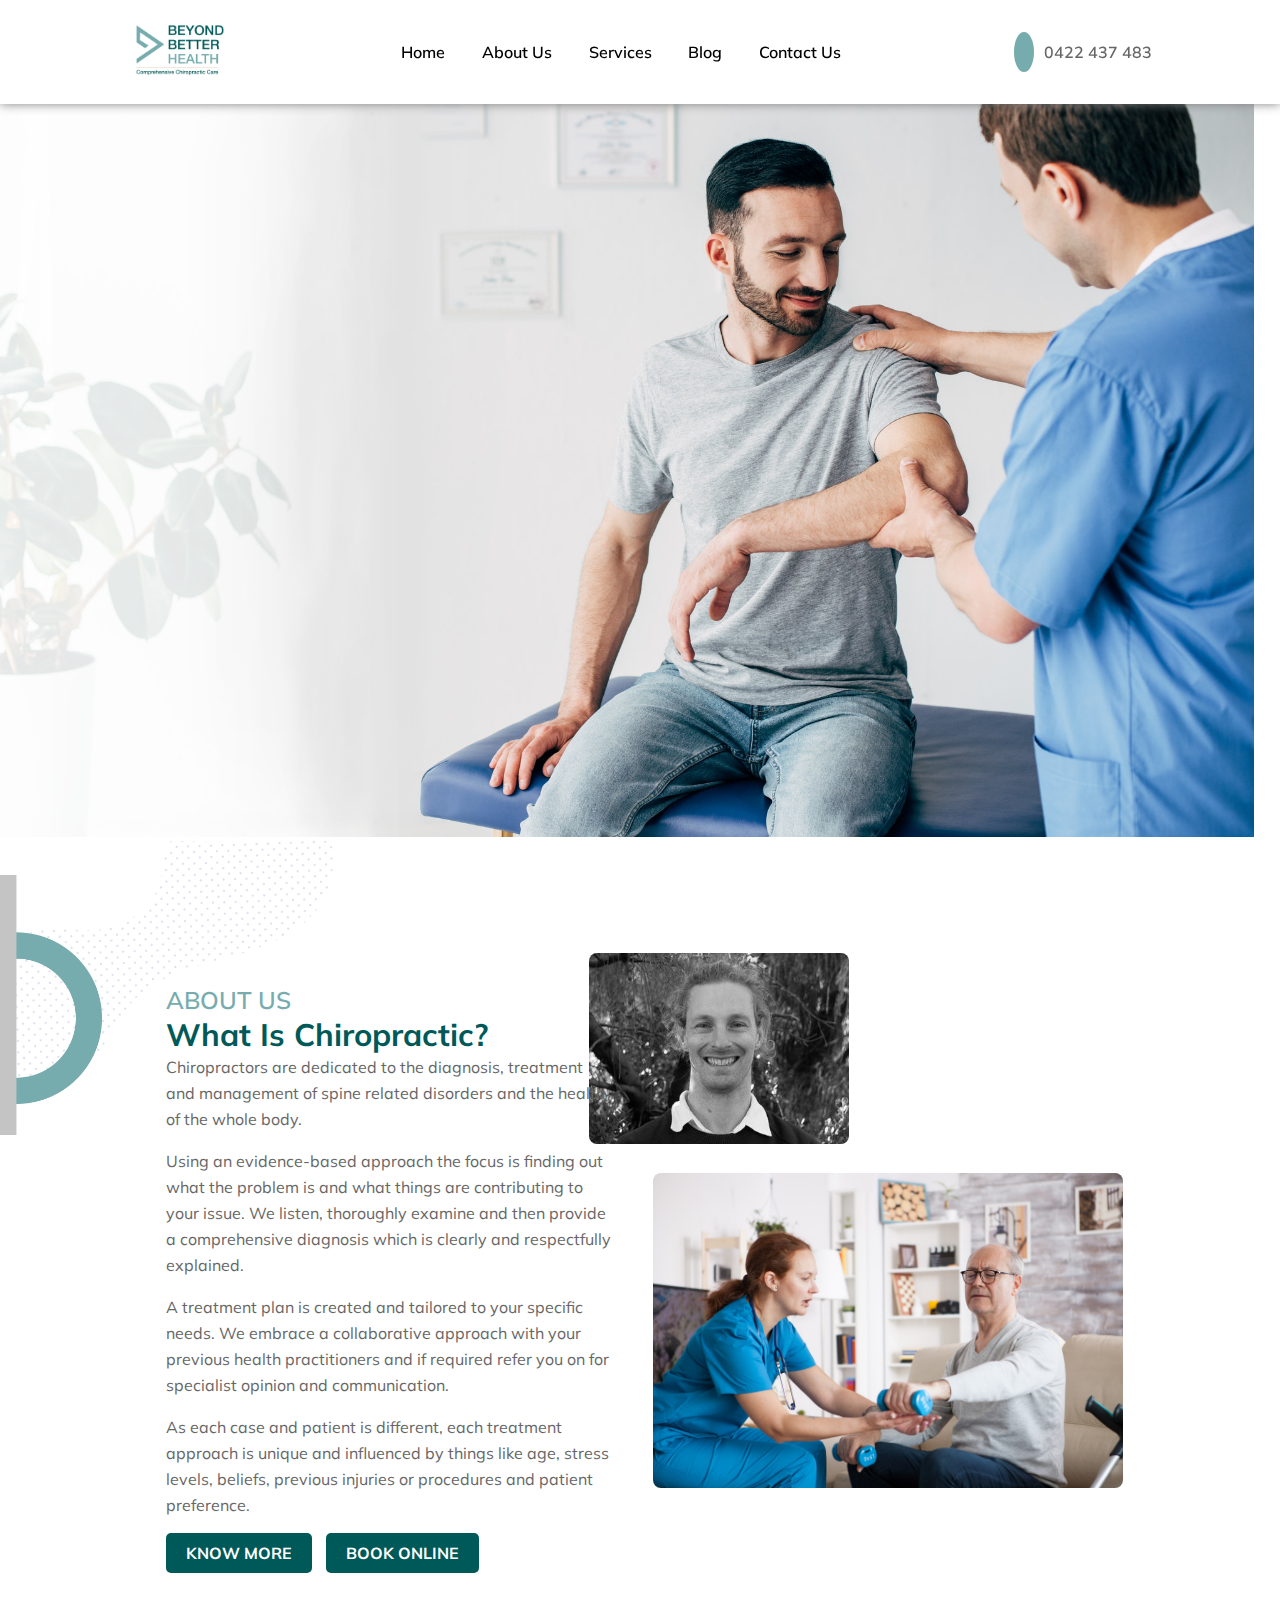
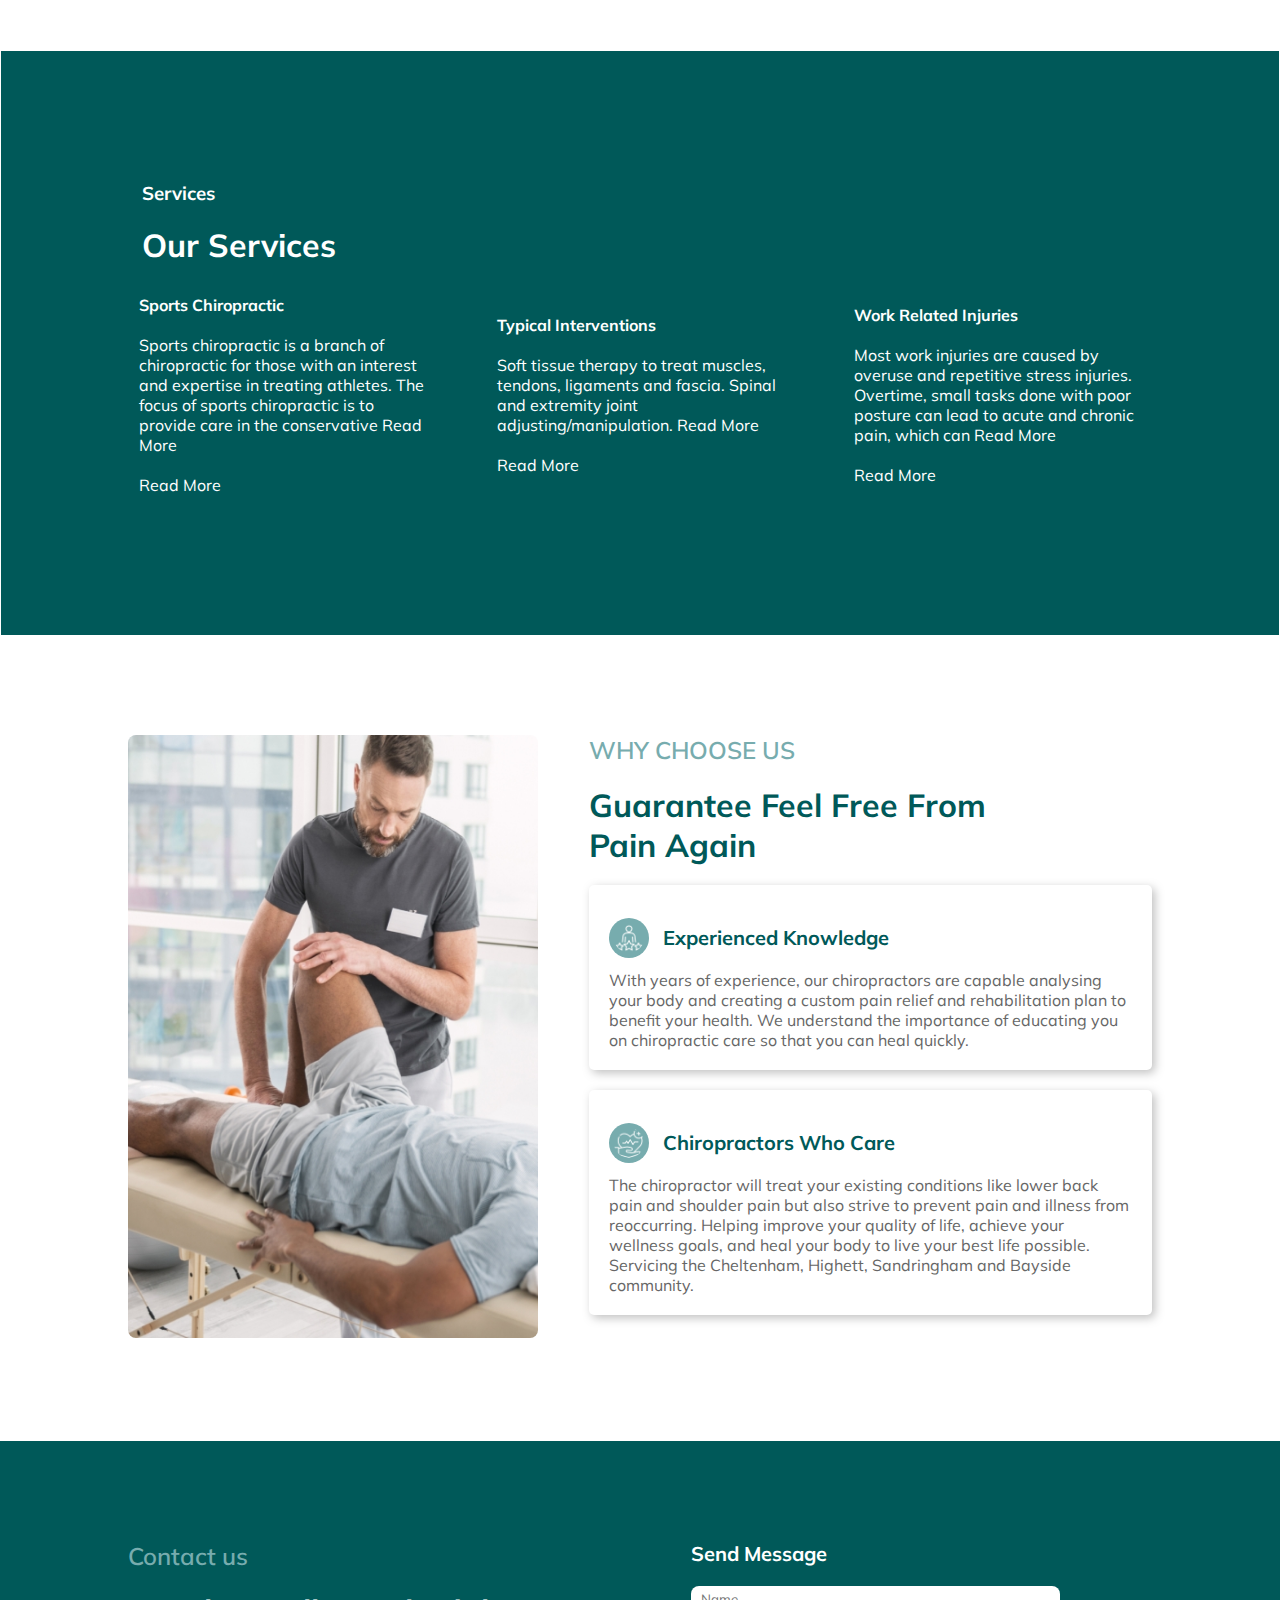
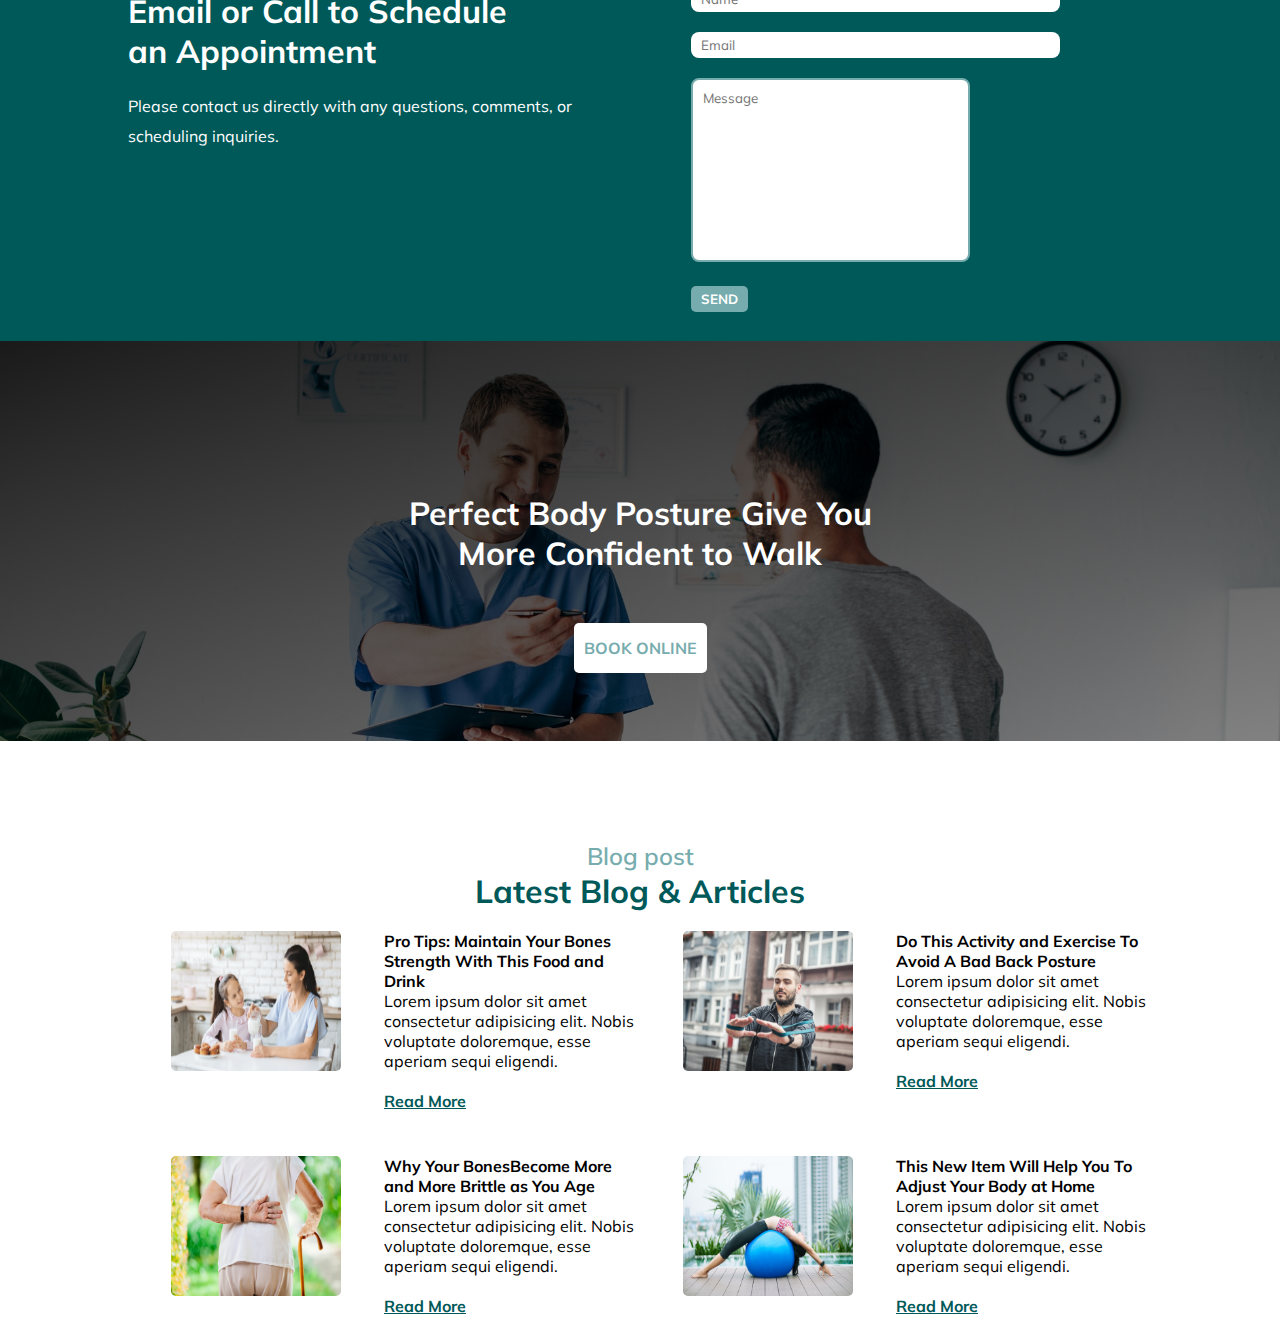
==== index.html @ d7d820a3 "add blog post section" ====
<!DOCTYPE html>
<html lang="en">

<head>
    <meta charset="UTF-8">
    <meta http-equiv="X-UA-Compatible" content="IE=edge">
    <meta name="viewport" content="width=device-width, initial-scale=B">
    <title>Beyond Better Health</title>
    <link rel="shortcut icon" href="./image/beyoned logo.png" type="image/x-icon">
    <!-- google font -->
    <link rel="preconnect" href="https://fonts.googleapis.com">
    <link rel="preconnect" href="https://fonts.gstatic.com" crossorigin>
    <link href="https://fonts.googleapis.com/css2?family=Mulish:wght@200&display=swap" rel="stylesheet">
    <!-- fontawesome cdn -->
    <link rel="stylesheet" href="https://pro.fontawesome.com/releases/v5.10.0/css/all.css"
        integrity="sha384-AYmEC3Yw5cVb3ZcuHtOA93w35dYTsvhLPVnYs9eStHfGJvOvKxVfELGroGkvsg+p" crossorigin="anonymous" />
    <!-- custom css -->
    <link rel="stylesheet" href="style.css">
</head>

<body>
    <!-- ---------nav-------- -->
    <nav>
        <div class="container">
            <div class="logo">
                <img src="./image/beyoned logo.png" alt="">
            </div>
            <div>
                <ul class="nav-ul">
                    <li><a href="#">Home</a></li>
                    <li><a href="#">About Us</a></li>
                    <li><a href="#">Services</a></li>
                    <li><a href="#">Blog</a></li>
                    <li><a href="#">Contact Us</a></li>
                </ul>
            </div>
            <div class="phone-number">
                <p><a href="tel:0422437483"><i class="fas fa-phone-alt"></i>0422 437 483</a></p>
            </div>
        </div>
    </nav>

    <!-- ---------main-------- -->
    <main>
        <!-- ---------bannar-------- -->
        <section class="banner">
            <img src="./image/banner.png" alt="">
        </section>

        <!-- ---------about-us-------- -->

        <section class="about-us-container">

            <div class="image-shape_10">
                <img src="./image/shape_01.png">
            </div>
            <div class="Ellipse-5"><img src="./image/Ellipse-5.png" alt=""></div>


            <div class="photo-1">
                <div class="photo-1-1"><img src="./image/IMG_20220124_230505.jpg" alt=""></div>
                <div class="photo-1-2"><img src="./image/senior-man-in-nursing-home-doing-physiotherapy.jpeg" alt="">
                </div>
            </div>

            <div class="about-us">

                <h3>ABOUT US</h3>
                <h1>What Is Chiropractic?</h1>
                <p>Chiropractors are dedicated to the diagnosis, treatment and management of spine related disorders
                    and the health of the whole body.
                </p>
                <p>Using an evidence-based approach the focus is finding out what the problem is and what things are
                    contributing to your issue. We listen, thoroughly examine and then provide a comprehensive
                    diagnosis which is clearly and respectfully explained.
                </p>
                <p>A treatment plan is created and tailored to your specific needs. We embrace a collaborative
                    approach with your previous health practitioners and if required refer you on for specialist
                    opinion and communication.
                </p>
                <p>As each case and patient is different, each treatment approach is unique and influenced by things
                    like age, stress levels, beliefs, previous injuries or procedures and patient preference.
                </p>
                <div class="button">
                    <a href="#">KNOW MORE</a>
                    <a href="#">BOOK ONLINE</a>

                </div>

            </div>

        </section>
        <section class="services-container">
            <h3>Services</h3>
            <h1>Our Services</h1>
            <div class="ellipse-6">
                <img src="./image/Ellipse 6.png" alt="">
            </div>
            <!-- --------------- services--------->
            <div class="services">
                <div class="sports flex-basis">
                    <i class="fas fa-running"></i>
                    <h4>Sports Chiropractic</h4>
                    <p>Sports chiropractic is a branch of chiropractic for those with an interest and expertise in
                        treating athletes. The focus of sports chiropractic is to provide care in the conservative Read
                        More</p>
                    <a href="#">Read More <i class="fas fa-arrow-right"></i></a>
                </div>
                <div class="typical flex-basis">
                    <i class="fal fa-capsules"></i>
                    <h4>Typical Interventions</h4>
                    <p>Soft tissue therapy to treat muscles, tendons, ligaments and fascia. Spinal and extremity joint
                        adjusting/manipulation. Read More</p>
                    <a href="#">Read More <i class="fas fa-arrow-right"></i></a>
                </div>
                <div class="work flex-basis">
                    <i class="far fa-bone-break"></i>
                    <h4>Work Related Injuries</h4>
                    <p>Most work injuries are caused by overuse and repetitive stress injuries. Overtime, small tasks
                        done with poor posture can lead to acute and chronic pain, which can Read More</p>
                    <a href="#">Read More <i class="fas fa-arrow-right"></i></a>
                </div>
            </div>

        </section>
        <!-- --------------- why-choose-us--------->
        <section class="why-choose-us">
            <div class="why-choose-us-container">
                <div class="why-choose-us-photo">
                    <img src="./image/IMG_20220125_220110.jpg" alt="">
                </div>
                <div class="why-choose-us-tex">
                    <h3>WHY CHOOSE US</h3>
                    <h1>Guarantee Feel Free From <br> Pain Again</h1>
                    <div class="why-choose-us-tex-card">
                        <img src="./image/a40b654f958d01b519e7a3645f07f0b5.png" alt="">
                        <h4> Experienced Knowledge</h4>
                        <p>With years of experience, our chiropractors are capable analysing your body and creating a
                            custom pain relief and rehabilitation plan to benefit your health. We understand the
                            importance of educating you on chiropractic care so that you can heal quickly.</p>
                    </div>
                    <div class="why-choose-us-tex-card">
                        <img src="./image/b98eb7be11794621d64ea3f23c234b4e.png" alt="">
                        <h4>Chiropractors Who Care</h4>
                        <p>The chiropractor will treat your existing conditions like lower back pain and shoulder pain
                            but also strive to prevent pain and illness from reoccurring. Helping improve your quality
                            of life, achieve your wellness goals, and heal your body to live your best life possible.
                            Servicing the Cheltenham, Highett, Sandringham and Bayside community.</p>
                    </div>
                </div>
            </div>

        </section>
        <!-- -----------contact-us----- -->
        <section class="contact-us">

            <div class="contact-inner-container">

                <div class="contact-tex">
                    <h3>Contact us</h3>
                    <h1>Email or Call to Schedule <br> an Appointment</h1>
                    <p>Please contact us directly with any questions, comments, or scheduling inquiries.</p>
                </div>
                <div class="contact-message">
                    <h4>Send Message</h4>
                    <form action="">
                        <input type="text" placeholder="Name"><br>
                        <input type="email" placeholder="Email"><br>
                        <textarea name="" id="" cols="30" rows="10" placeholder="Message"></textarea><br>
                        <input type="submit" value="SEND">
                    </form>
                </div>

            </div>
        </section>
        <!----------------- book-online------------- -->
        <section class="book-online">
            <div class="book-online-text">
                <h1>Perfect Body Posture Give You <br> More Confident to Walk</h1>
                <a href="">BOOK ONLINE</a>
            </div>
        </section>
        <!---------------------- blog-post ------------->
        <section class="blog-post">
            <h3>Blog post</h3>
            <h1>Latest Blog & Articles</h1>
            <div class="blog-post-inner-container">
                <div class="blog-post-div">
                    <div>
                        <img src="./image/beautiful-mom-and-daughter-drinking-milk-in-kitchen-together.jpeg" alt="">
                    </div>
                    <div class="blog-post-text">
                        <h4>Pro Tips: Maintain Your Bones Strength With This Food and Drink</h4>
                        <p>Lorem ipsum dolor sit amet consectetur adipisicing elit. Nobis voluptate doloremque, esse aperiam sequi eligendi.</p>
                        <a href="#">Read More</a>
                    </div>

                </div>
                <div class="blog-post-div">
                  
                    <div>
                        <img src="./image/athlete-workout-with-streching-tape.jpeg" alt="">
                    </div>
                    <div class="blog-post-text">
                        <h4>Do This Activity and Exercise To Avoid A Bad Back Posture</h4>
                        <p>Lorem ipsum dolor sit amet consectetur adipisicing elit. Nobis voluptate doloremque, esse aperiam sequi eligendi.</p>
                        <a href="#">Read More</a>
                    </div>
                </div>
                <div class="blog-post-div">
                    <div><img src="./image/elderly-woman-outdoors-with-back-pain.jpeg" alt=""></div>
                    <div class="blog-post-text">
                        <h4>Why Your BonesBecome More and More Brittle as You Age</h4>
                        <p>Lorem ipsum dolor sit amet consectetur adipisicing elit. Nobis voluptate doloremque, esse aperiam sequi eligendi.</p>
                        <a href="#">Read More</a>
                    </div>
                </div>
                <div class="blog-post-div">
                    <div>  <img src="./image/woman-training-with-fitness-ball.jpeg" alt=""></div>
                  
                    <div class="blog-post-text">
                        <h4>This New Item Will Help You To Adjust Your Body at Home</h4>
                        <p>Lorem ipsum dolor sit amet consectetur adipisicing elit. Nobis voluptate doloremque, esse aperiam sequi eligendi.</p>
                        <a href="#">Read More</a>
                    </div>
                </div>

            </div>

        </section>


    </main>

</body>

</html>
---- style.css ----
* {
    margin: 0px;
    padding: 0px;
    box-sizing: border-box;
    font-family: 'Mulish', sans-serif;
}



/* --------------navbar------------- */
nav {
    width: 100%;
    background: #fff;
    box-shadow: 0px 0px 10px grey;
    position: fixed;
    top: 0px;
    z-index: 10;
    /* border: 1px solid; */

}

.container {
    width: 80%;
    /* border: 1px solid; */
    margin: auto;
    display: flex;
    align-items: center;
    justify-content: space-between;
}

.logo img {
    width: 100px;
    height: 100px;
}

ul.nav-ul {
    width: 440px;
    display: flex;
    justify-content: space-between;
    align-items: center;
}

ul.nav-ul li {
    list-style: none;
    /* margin-right: 16px; */


}

ul.nav-ul li a {
    color: #000;
    text-decoration: none;
    font-family: 'Mulish', sans-serif;
    font-size: 16px;
    font-weight: 600;
    text-align: left;
}

ul.nav-ul li a:hover {
    color: #005959;
}

.phone-number .fa-phone-alt {
    color: #fff;
    padding: 10px;
    background: #77acae;
    ;
    margin-right: 10px;
    border-radius: 50%;

}

.phone-number p a {
    text-decoration: none;
    color: #666;
    font-weight: 600;
}

/* ---------------main-------- */
.banner {
    width: 100%;

    padding-right: 2%;

}

.banner img {
    width: 100%;
}

.about-us-container {
    position: relative;
}

.image-shape_10 {
    position: absolute;
    right: 74%;
}

.image-shape_10 img {
    width: 342px;
}

.Ellipse-5 {
    position: absolute;
    right: 92%;
    top: 34px;
}

.Ellipse-5 img {
    width: 221px;

}

.about-us {
    width: 35%;
    position: absolute;
    top: 144px;
    left: 13%;
}

.about-us h3 {
    font-size: 24px;
    color: #77acae;
    font-weight: 600;
}

.about-us h1 {
    font-size: 31px;
    color: #005959;
    font-weight: 700;
}

.about-us p {
    margin-bottom: 16px;
    font-size: 16px;
    line-height: 26px;
    color: #666666;
}

.about-us .button {
    margin-bottom: 20px;
    margin-top: 25px;
}

.about-us .button a {
    text-decoration: none;
    border-radius: 5px;
    font-weight: 700;
    padding: 10px 20px;
    background: #005959;
    margin-right: 10px;

    color: #fff;
}
.about-us .button a:hover{
    color:#fff ;
    background:#77acae ;

}

.photo-1-1 {
    position: absolute;
    left: 46%;
    top: 112px;
}

.photo-1-1 img {
    width: 260px;
    height: 191px;
    border-radius: 8px;
}

.photo-1-2 {
    position: absolute;
    top: 332px;
    left: 51%;
}

.photo-1-2 img {
    width: 470px;
    height: 315px;
    border-radius: 8px;
}

.services-container {

    background: #005959;
    color: #fff;

    width: 100%;
    /* max-width: 1920px; */


    position: relative;
    top: 809px;
    border: 1px solid;


}

.services-container h3 {
    margin-left: 11%;
    margin-top: 130px;
    margin-bottom: 20px;
}

.services-container h1 {
    margin-left: 11%;
    margin-bottom: 20px;
   
   
}
body{
    overflow-x: hidden;
}

.services {
    /* color: #fff; */
    width: 80%;
    margin: auto;
    margin-bottom: 130px;


    display: flex;
    justify-content: space-between;
    align-items: center;
}

.flex-basis {
    flex-basis: 30%;
    padding: 10px;
}
.flex-basis h4{
    margin-bottom: 20px;
}
.flex-basis a{
    text-decoration: none;
    color: #fff;
    display: block;
    margin-top: 20px;
}
.fa-bone-break{
    font-size: 35px;
    margin-bottom: 20px;
}
.fa-capsules{
    font-size: 35px;
    margin-bottom: 20px;
}
.fa-running{
    font-size: 35px;
    margin-bottom: 20px;
}

.ellipse-6 {
    position: absolute;
    left: 80%;
    top: 483px;
}

.ellipse-6 img {
    width: 362px;
}


/* <!-- --------------- why-choose-us---------> */
.why-choose-us {
    width: 100%;
    position: relative;
    top: 708px;
    padding-bottom: 100px;
    /* background: #666; */
    padding-top: 100px;
}
.why-choose-us-container {
    width: 80%;
    margin: auto;
    display: flex;
    justify-content: space-between;
    margin-top: 100px;
}
.why-choose-us-photo {
    width: 500px;
    display: inline-block;
    flex-basis: 40%;
    
}
.why-choose-us-photo img{
    width: 100%;
    border-radius: 8px;
    height: 603px;
}
.why-choose-us-tex{
    flex-basis: 55%;
}
.why-choose-us-tex h3{
    margin-bottom: 20px;
    color: #77acae;
    font-size: 24px;
    font-weight: 600;
    
}
.why-choose-us-tex h1{
    margin-bottom: 20px;
    color: #005959; 
    font-weight: 700;
}
.why-choose-us-tex-card{
    padding: 20px;
    box-shadow: 3px 3px 10px rgba(128, 128, 128, 0.493);
    border-radius: 5px;
    margin-bottom: 20px;
}
.why-choose-us-tex-card h4{
    color: #005959;
    font-weight: 700;
    font-size: 20px;
    margin-bottom: 20px;
    display: inline-block;

}
.why-choose-us-tex-card img{
    
    width: 40px;
    padding: 5px;
    background: #77acae;
    border-radius: 50%;
    position: relative;
    top: 13px;
    margin-right: 10px;
}
.why-choose-us-tex-card p{
    color: #666666;
}
/* ----------contact-us ---------*/
.contact-us {
    width: 100%;
    height: 500px;
   background: #005959;
    position: relative;
    top: 707px;
    left: 0px;
    padding-top: 100px;
    padding-bottom: 100px;
}

  

.contact-inner-container{
    width: 80%;
    /* border: 1px solid red; */
    margin: auto;
    display: flex;
    justify-content: space-between;
}
.contact-tex{
    flex-basis: 45%;
}
.contact-tex h3{
    font-size: 24px;
    color: #77acae;
    font-weight: 600;
    margin-bottom: 20px;
}
.contact-tex h1{
   
    color: #fff;
    font-weight: 700;
    margin-bottom: 20px;
}
.contact-tex p{
    color: #fff;
    line-height: 30px;

}
.contact-message{
    flex-basis: 45%;
}
.contact-message h4{
    color: #fff;
    font-weight: 700;
    font-size: 20px;
    margin-bottom: 20px;
}
.contact-message input[type="text"] ,input[type="email"]{
    width: 80%;
    padding: 5px;
    padding-left: 10px;
    margin-bottom: 20px;
    border-radius: 8px;
    outline: none;
    /* border: 3px solid #77acae; */
    border: none;


}

.contact-message textarea{
    resize: none;
    padding: 10px;
    outline: none;
    border: 2px solid #77acae;
    border-radius: 8px;
    margin-bottom: 20px;

}
.contact-message input[type="submit"]{
    padding: 5px 10px;
    border-radius: 5px;
    outline: none;
    background: #77acae;
    color: #fff;
    font-weight: 700;
    border: none;
    
}
.contact-message input[type="submit"]:hover{
    background:#fff ;
    color: #77acae;
}
/* ------------------book-online-------------------------- */
.book-online{
    width: 100%;
    height: 400px;
    position: relative;
    top: 707px;
    background: linear-gradient(to bottom right,rgba(0, 0, 0, 0.89),rgba(0, 0, 0, 0.438)),url(./image/panoramic-shot-of-smiling-physiotherapist-with-diagnosis-near-patient-in-hospital.jpeg);
    background-repeat: no-repeat;
    background-position: center;
    background-size: cover;
    padding-top: 152px;

}
.book-online-text{
    width: 50%;
    margin: auto;
    text-align: center;
    color: #fff;
    line-height: 40px;
}
.book-online-text a{
    display: inline-block;
    text-decoration: none;
    padding: 5px 10px;
    background: #fff;
    font-weight: 700;
    border-radius: 5px;
    margin-top: 50px;
    color: #77acae;
}
.book-online-text a:hover{
    background: #77acae;
    color: #fff;
}
/*---------------------- blog-post ---------------*/
.blog-post{
    left: 0px;
    width: 100%;
    height: 600px;
   
    position: relative;
    top: 707px;
    text-align: center;
    padding-top: 100px;
    padding-bottom: 100px;
}
.blog-post h3{
    font-size: 24px;
    color: #77acae;
    font-weight: 600;

}
.blog-post h1{
    
    color:#005959;
    font-weight: 700;
    margin-bottom: 20px;
}
.blog-post-inner-container{
    width: 80%;
    margin: auto;
    display: grid;
    grid-template-columns: 1fr 1fr;
    grid-template-rows: 1fr 1fr;
    grid-row-gap: 45px;

}
.blog-post-div img {
    width: 170px;
    height: 140px;
    border-radius: 5px;
  
  

}
.blog-post-div{
    display: grid;
    grid-template-columns: 1fr 1fr;

}
.blog-post-text{

    text-align: left;
   
}
.blog-post-text a{
    display: block;
    margin-top: 20px;
    font-weight: 700;
    color: #005959;
}
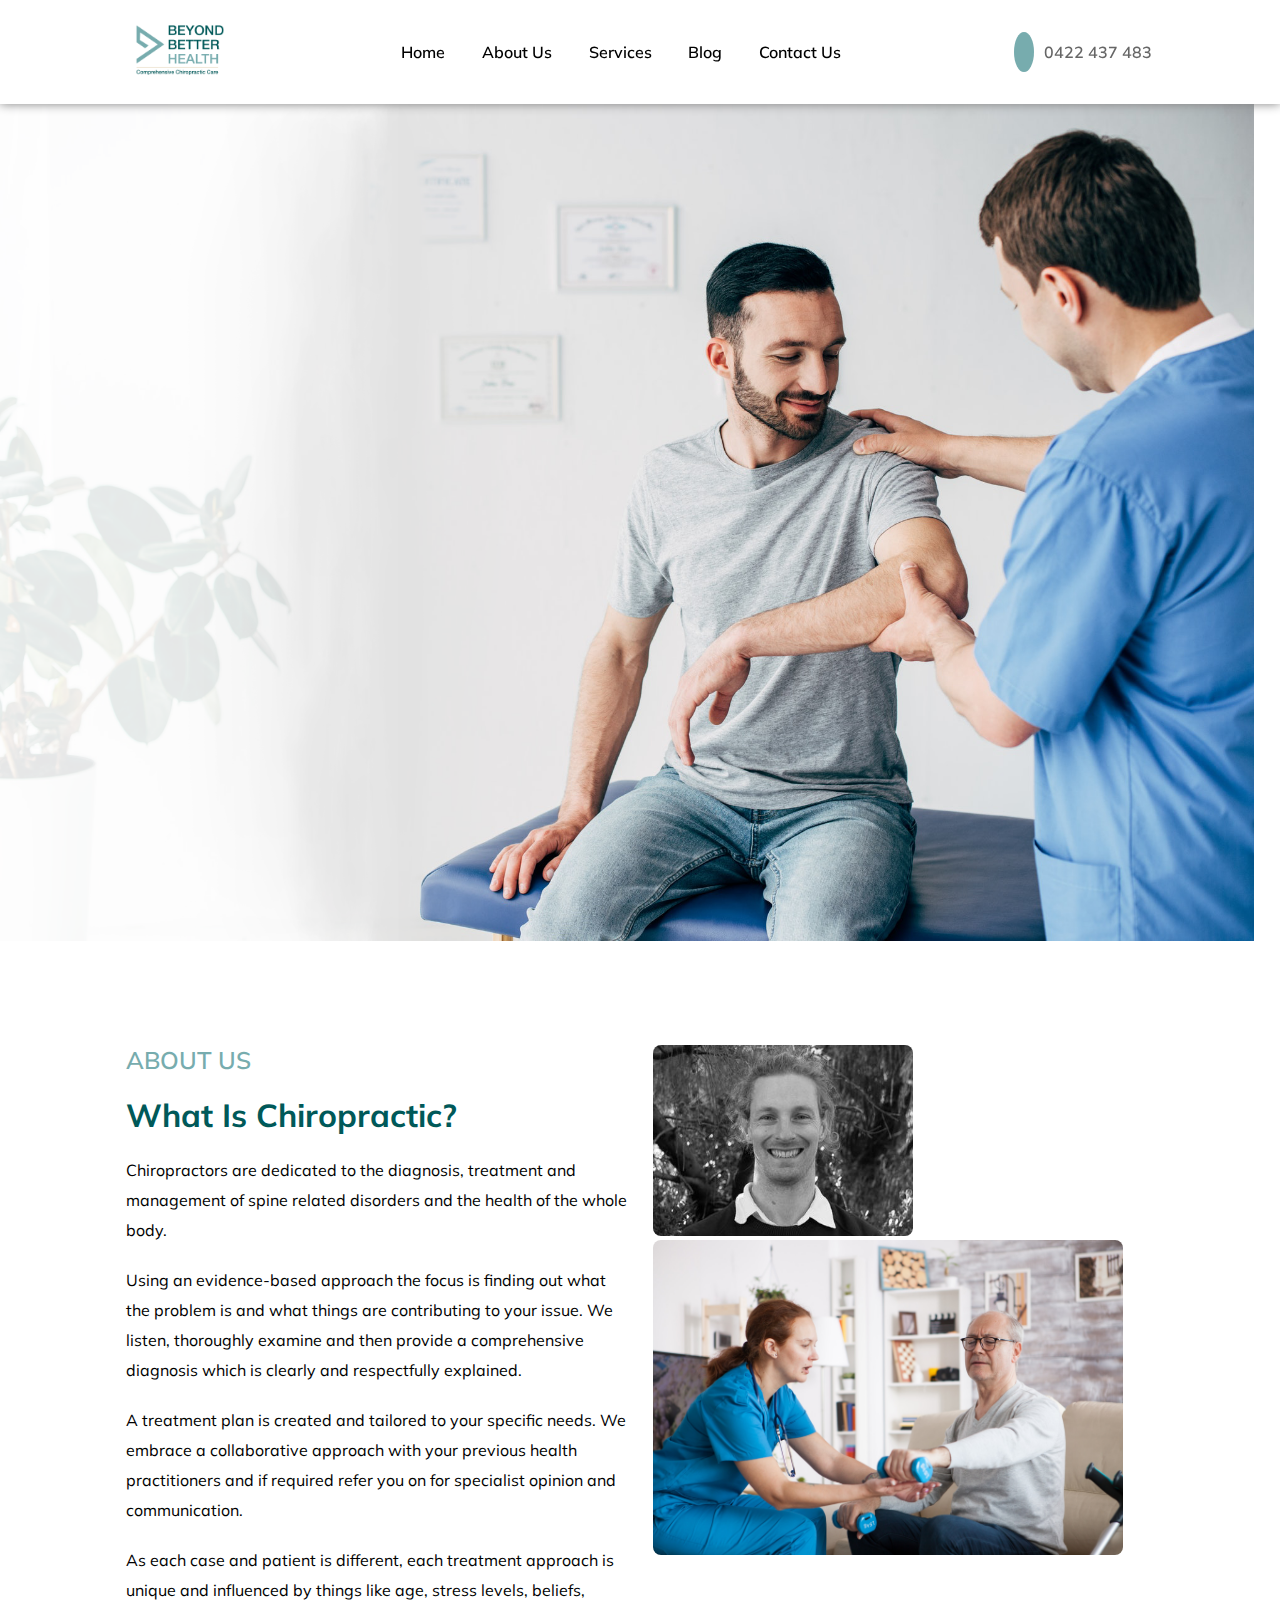
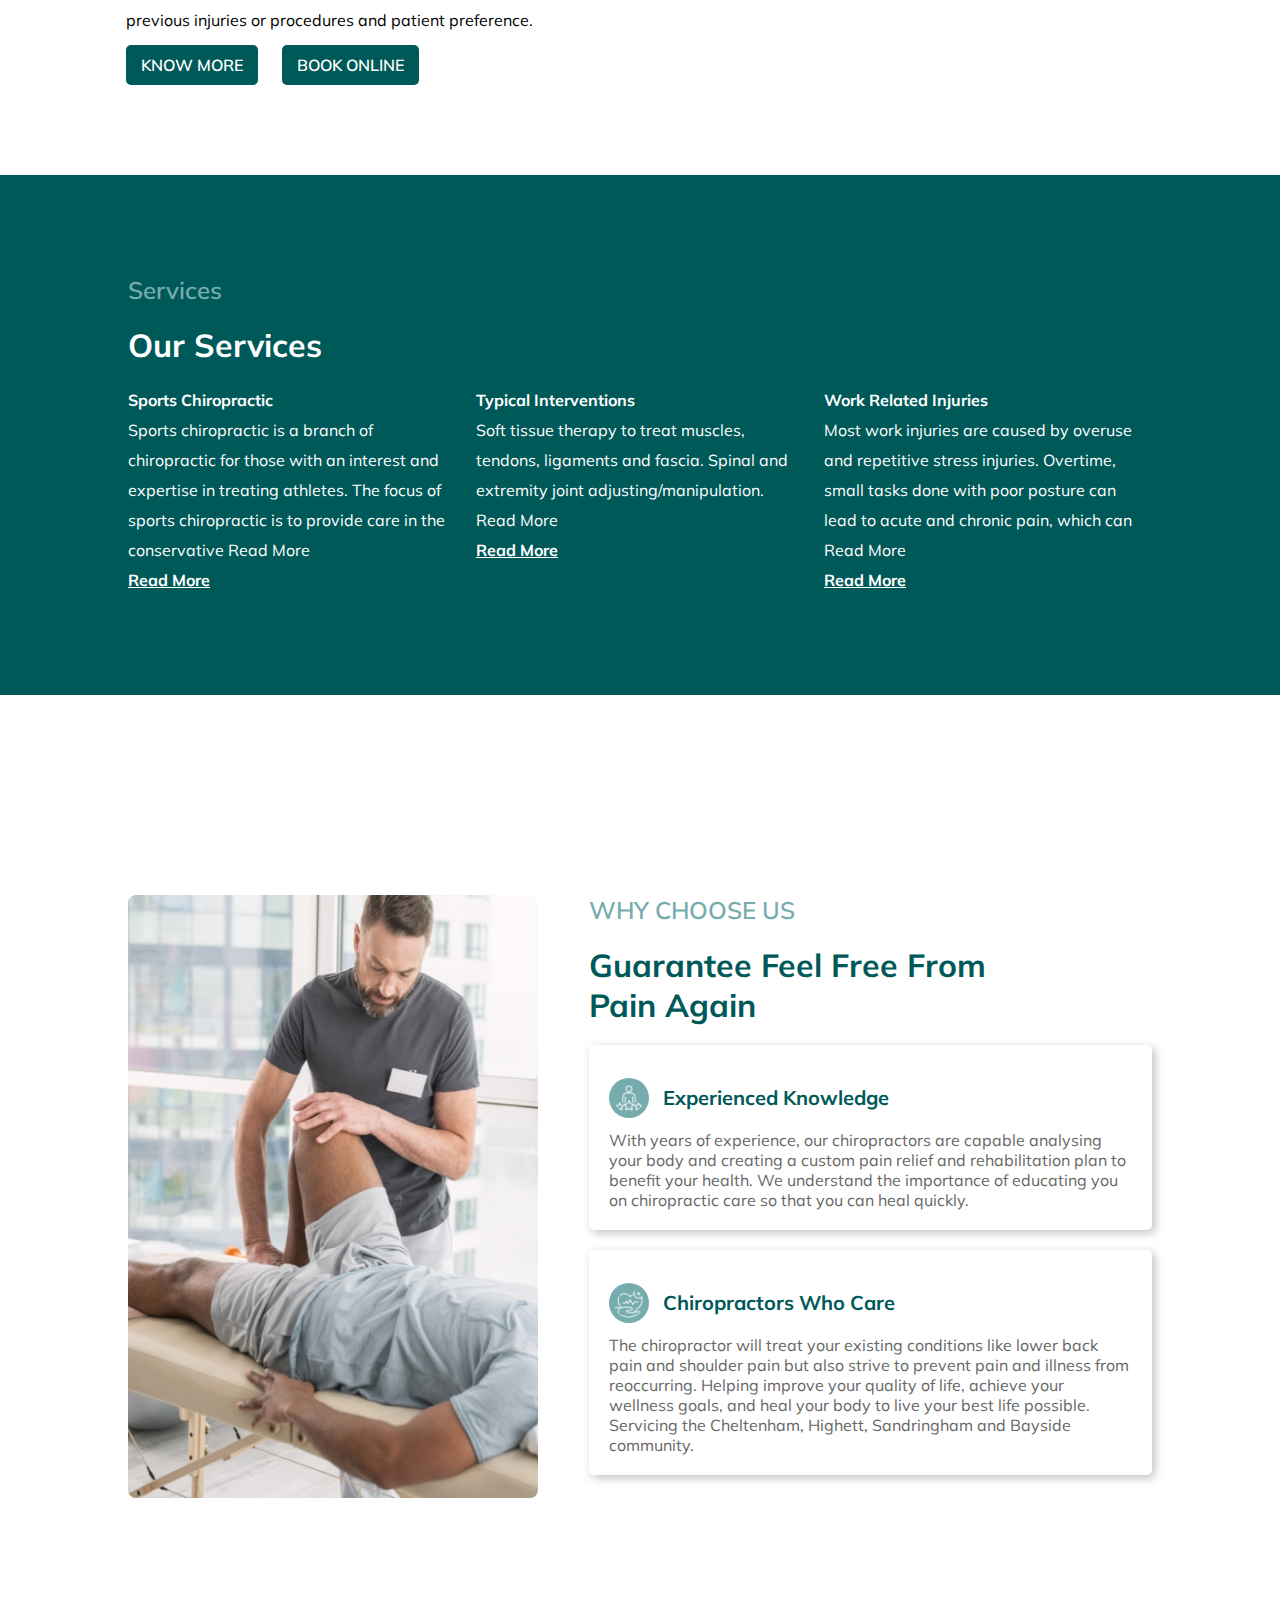
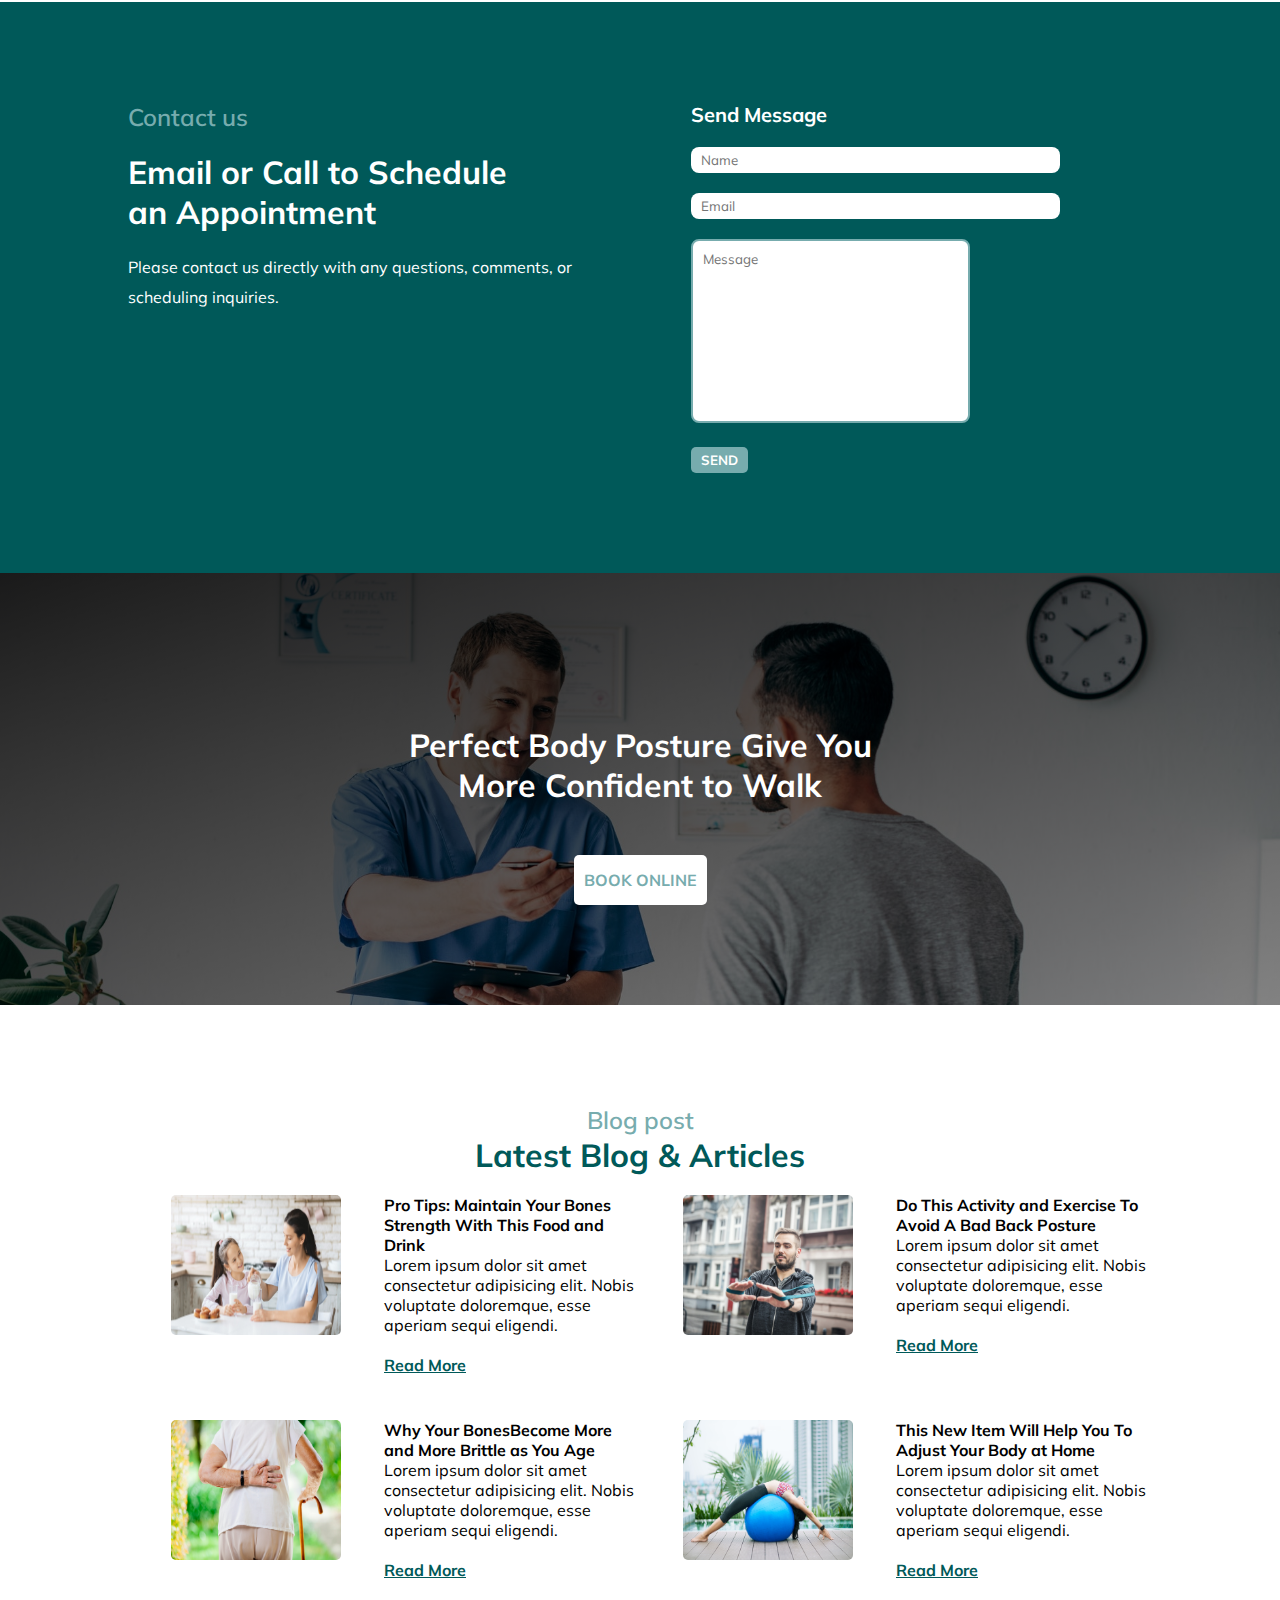
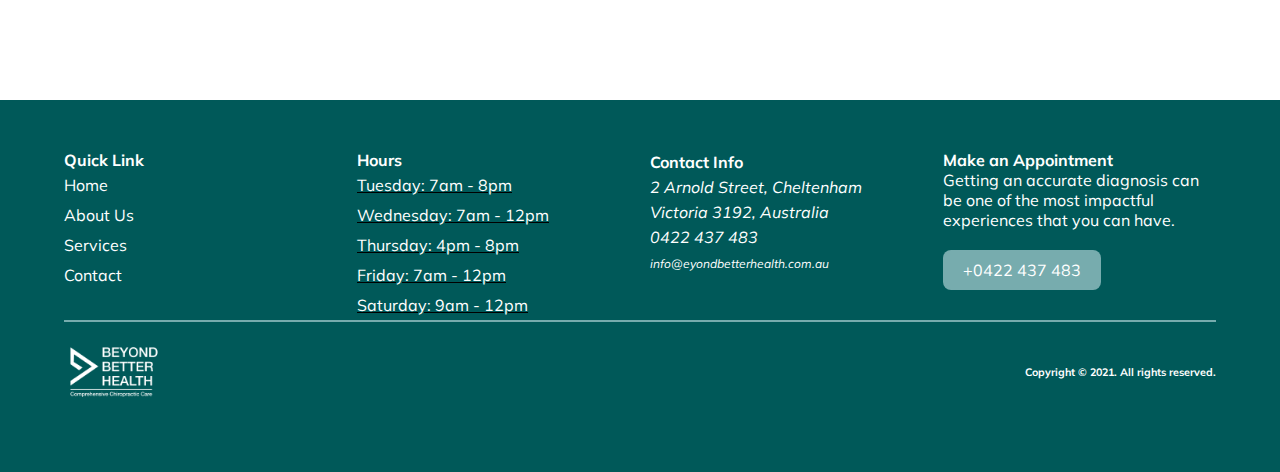
==== commit 456b43aa: "some change" ====
--- a/index.html
+++ b/index.html
@@ -25,7 +25,7 @@
             <div class="logo">
                 <img src="./image/beyoned logo.png" alt="">
             </div>
-            <div>
+            <div class="nav-div">
                 <ul class="nav-ul">
                     <li><a href="#">Home</a></li>
                     <li><a href="#">About Us</a></li>
@@ -50,18 +50,7 @@
         <!-- ---------about-us-------- -->
 
         <section class="about-us-container">
-
-            <div class="image-shape_10">
-                <img src="./image/shape_01.png">
-            </div>
-            <div class="Ellipse-5"><img src="./image/Ellipse-5.png" alt=""></div>
-
-
-            <div class="photo-1">
-                <div class="photo-1-1"><img src="./image/IMG_20220124_230505.jpg" alt=""></div>
-                <div class="photo-1-2"><img src="./image/senior-man-in-nursing-home-doing-physiotherapy.jpeg" alt="">
-                </div>
-            </div>
+           
 
             <div class="about-us">
 
@@ -88,17 +77,19 @@
                 </div>
 
             </div>
-
-        </section>
-        <section class="services-container">
-            <h3>Services</h3>
-            <h1>Our Services</h1>
-            <div class="ellipse-6">
-                <img src="./image/Ellipse 6.png" alt="">
-            </div>
+            <div class="photo-1">
+                <div class="photo-1-1"><img src="./image/IMG_20220124_230505.jpg" alt=""></div>
+                <div class="photo-1-2"><img src="./image/senior-man-in-nursing-home-doing-physiotherapy.jpeg" alt="">
+                </div>
+            </div>
+
+        </section>
             <!-- --------------- services--------->
             <div class="services">
-                <div class="sports flex-basis">
+                <h3>Services</h3>
+                <h1>Our Services</h1>
+               <div class="services-inner-container">
+                <div class="services-inner-div">
                     <i class="fas fa-running"></i>
                     <h4>Sports Chiropractic</h4>
                     <p>Sports chiropractic is a branch of chiropractic for those with an interest and expertise in
@@ -106,20 +97,21 @@
                         More</p>
                     <a href="#">Read More <i class="fas fa-arrow-right"></i></a>
                 </div>
-                <div class="typical flex-basis">
+                <div class="services-inner-div ">
                     <i class="fal fa-capsules"></i>
                     <h4>Typical Interventions</h4>
                     <p>Soft tissue therapy to treat muscles, tendons, ligaments and fascia. Spinal and extremity joint
                         adjusting/manipulation. Read More</p>
                     <a href="#">Read More <i class="fas fa-arrow-right"></i></a>
                 </div>
-                <div class="work flex-basis">
+                <div class="services-inner-div ">
                     <i class="far fa-bone-break"></i>
                     <h4>Work Related Injuries</h4>
                     <p>Most work injuries are caused by overuse and repetitive stress injuries. Overtime, small tasks
                         done with poor posture can lead to acute and chronic pain, which can Read More</p>
                     <a href="#">Read More <i class="fas fa-arrow-right"></i></a>
                 </div>
+               </div>
             </div>
 
         </section>
@@ -191,19 +183,21 @@
                     </div>
                     <div class="blog-post-text">
                         <h4>Pro Tips: Maintain Your Bones Strength With This Food and Drink</h4>
-                        <p>Lorem ipsum dolor sit amet consectetur adipisicing elit. Nobis voluptate doloremque, esse aperiam sequi eligendi.</p>
-                        <a href="#">Read More</a>
-                    </div>
-
-                </div>
-                <div class="blog-post-div">
-                  
+                        <p>Lorem ipsum dolor sit amet consectetur adipisicing elit. Nobis voluptate doloremque, esse
+                            aperiam sequi eligendi.</p>
+                        <a href="#">Read More</a>
+                    </div>
+
+                </div>
+                <div class="blog-post-div">
+
                     <div>
                         <img src="./image/athlete-workout-with-streching-tape.jpeg" alt="">
                     </div>
                     <div class="blog-post-text">
                         <h4>Do This Activity and Exercise To Avoid A Bad Back Posture</h4>
-                        <p>Lorem ipsum dolor sit amet consectetur adipisicing elit. Nobis voluptate doloremque, esse aperiam sequi eligendi.</p>
+                        <p>Lorem ipsum dolor sit amet consectetur adipisicing elit. Nobis voluptate doloremque, esse
+                            aperiam sequi eligendi.</p>
                         <a href="#">Read More</a>
                     </div>
                 </div>
@@ -211,26 +205,74 @@
                     <div><img src="./image/elderly-woman-outdoors-with-back-pain.jpeg" alt=""></div>
                     <div class="blog-post-text">
                         <h4>Why Your BonesBecome More and More Brittle as You Age</h4>
-                        <p>Lorem ipsum dolor sit amet consectetur adipisicing elit. Nobis voluptate doloremque, esse aperiam sequi eligendi.</p>
-                        <a href="#">Read More</a>
-                    </div>
-                </div>
-                <div class="blog-post-div">
-                    <div>  <img src="./image/woman-training-with-fitness-ball.jpeg" alt=""></div>
-                  
+                        <p>Lorem ipsum dolor sit amet consectetur adipisicing elit. Nobis voluptate doloremque, esse
+                            aperiam sequi eligendi.</p>
+                        <a href="#">Read More</a>
+                    </div>
+                </div>
+                <div class="blog-post-div">
+                    <div> <img src="./image/woman-training-with-fitness-ball.jpeg" alt=""></div>
+
                     <div class="blog-post-text">
                         <h4>This New Item Will Help You To Adjust Your Body at Home</h4>
-                        <p>Lorem ipsum dolor sit amet consectetur adipisicing elit. Nobis voluptate doloremque, esse aperiam sequi eligendi.</p>
-                        <a href="#">Read More</a>
-                    </div>
-                </div>
-
-            </div>
-
-        </section>
-
-
+                        <p>Lorem ipsum dolor sit amet consectetur adipisicing elit. Nobis voluptate doloremque, esse
+                            aperiam sequi eligendi.</p>
+                        <a href="#">Read More</a>
+                    </div>
+                </div>
+
+            </div>
+
+        </section>
     </main>
+    <!-- ----------------------footer  -->
+    <footer>
+        <div class="footer-inner-container">
+            <div class="quick-links">
+                <h4>Quick Link</h4>
+                <ul>
+                    <li><a href="">Home</a></li>
+                    <li><a href="">About Us</a></li>
+                    <li><a href="">Services</a></li>
+                    <li><a href="">Contact</a></li>
+                </ul>
+            </div>
+            <div class="hours">
+                <h4>Hours</h4>
+                <u>
+                    <li>Tuesday: 7am - 8pm</li>
+                    <li>Wednesday: 7am - 12pm</li>
+                    <li>Thursday: 4pm - 8pm </li>
+                    <li>Friday: 7am - 12pm </li>
+                    <li>Saturday: 9am - 12pm</li>
+                </u>
+            </div>
+            <div class="contact-info">
+                <h4>Contact Info</h4>
+                <address>
+                    <i class="fas fa-map-marker-alt"></i> 2 Arnold Street, Cheltenham <br> Victoria 3192, Australia <br>
+                    <i class="fas fa-phone-alt"></i> 0422 437 483<br>
+                    <a href="mailto:info@eyondbetterhealth.com.au"><i class="fas fa-envelope"></i>info@eyondbetterhealth.com.au</a>
+                </address>
+
+            </div>
+            <div class="appointment">
+                <h4>Make an Appointment</h4>
+                <p>Getting an accurate diagnosis can <br> be one of the most impactful <br> experiences that you can have.</p>
+                <a href="tel:+0422437483"> <i class="fas fa-phone-alt"></i>+0422 437 483</a>
+            </div>
+        </div>
+        <hr>
+        <div class="copy-right">
+            
+                <img src="./image/Logo_White.png" alt="">
+            
+            <h6>Copyright © 2021. All rights reserved.</h6>
+           
+        </div>
+
+
+    </footer>
 
 </body>
 
--- a/style.css
+++ b/style.css
@@ -12,10 +12,9 @@
     width: 100%;
     background: #fff;
     box-shadow: 0px 0px 10px grey;
-    position: fixed;
+    position: sticky;
     top: 0px;
     z-index: 10;
-    /* border: 1px solid; */
 
 }
 
@@ -87,94 +86,55 @@
 .banner img {
     width: 100%;
 }
-
+/* ----------------about-us--------- */
 .about-us-container {
-    position: relative;
-}
-
-.image-shape_10 {
-    position: absolute;
-    right: 74%;
-}
-
-.image-shape_10 img {
-    width: 342px;
-}
-
-.Ellipse-5 {
-    position: absolute;
-    right: 92%;
-    top: 34px;
-}
-
-.Ellipse-5 img {
-    width: 221px;
-
-}
-
-.about-us {
-    width: 35%;
-    position: absolute;
-    top: 144px;
-    left: 13%;
-}
-
-.about-us h3 {
+    width: 100%;
+    padding-bottom: 100px;
+    padding-top: 100px;
+    display: grid;
+    grid-template-columns: 1fr 1fr;
+    grid-column-gap: 25px;
+}
+.about-us{
+    margin-left: 20%;
+}
+.about-us h3{
+    margin-bottom: 20px;
+    color: #77acae;
     font-size: 24px;
-    color: #77acae;
-    font-weight: 600;
-}
-
-.about-us h1 {
-    font-size: 31px;
+    font-weight: 600;
+
+}
+.about-us h1{
+    margin-bottom: 20px;
+    color: #005959; 
+    font-weight: 700;
+
+}
+.about-us p{
+    margin-bottom: 20px;
+    line-height: 30px;
+}
+.about-us a{
+    text-decoration: none;
+    color: #fff;
+    font-weight: 600;
+    background: #005959;
+    padding: 10px 15px;
+    border-radius: 5px;
+    margin-right: 20px;
+}
+.about-us a:hover{
     color: #005959;
-    font-weight: 700;
-}
-
-.about-us p {
-    margin-bottom: 16px;
-    font-size: 16px;
-    line-height: 26px;
-    color: #666666;
-}
-
-.about-us .button {
-    margin-bottom: 20px;
-    margin-top: 25px;
-}
-
-.about-us .button a {
-    text-decoration: none;
-    border-radius: 5px;
-    font-weight: 700;
-    padding: 10px 20px;
-    background: #005959;
-    margin-right: 10px;
-
-    color: #fff;
-}
-.about-us .button a:hover{
-    color:#fff ;
-    background:#77acae ;
-
-}
-
-.photo-1-1 {
-    position: absolute;
-    left: 46%;
-    top: 112px;
-}
+    background: #77acae;
+}
+
 
 .photo-1-1 img {
     width: 260px;
     height: 191px;
     border-radius: 8px;
-}
-
-.photo-1-2 {
-    position: absolute;
-    top: 332px;
-    left: 51%;
+   
 }
 
 .photo-1-2 img {
@@ -182,95 +142,52 @@
     height: 315px;
     border-radius: 8px;
 }
-
-.services-container {
-
+/* ----------------services------------ */
+.services{
+    width: 100%;
+    padding-top: 100px;
+    padding-bottom: 100px;
     background: #005959;
-    color: #fff;
-
-    width: 100%;
-    /* max-width: 1920px; */
-
-
-    position: relative;
-    top: 809px;
-    border: 1px solid;
-
-
-}
-
-.services-container h3 {
-    margin-left: 11%;
-    margin-top: 130px;
-    margin-bottom: 20px;
-}
-
-.services-container h1 {
-    margin-left: 11%;
-    margin-bottom: 20px;
-   
-   
-}
-body{
-    overflow-x: hidden;
-}
-
-.services {
-    /* color: #fff; */
-    width: 80%;
-    margin: auto;
-    margin-bottom: 130px;
-
-
-    display: flex;
-    justify-content: space-between;
-    align-items: center;
-}
-
-.flex-basis {
-    flex-basis: 30%;
-    padding: 10px;
-}
-.flex-basis h4{
-    margin-bottom: 20px;
-}
-.flex-basis a{
-    text-decoration: none;
-    color: #fff;
-    display: block;
-    margin-top: 20px;
-}
-.fa-bone-break{
-    font-size: 35px;
-    margin-bottom: 20px;
-}
-.fa-capsules{
-    font-size: 35px;
-    margin-bottom: 20px;
-}
-.fa-running{
-    font-size: 35px;
-    margin-bottom: 20px;
-}
-
-.ellipse-6 {
-    position: absolute;
-    left: 80%;
-    top: 483px;
-}
-
-.ellipse-6 img {
-    width: 362px;
-}
-
-
+}
+.services h1{
+    color: #fff;
+    font-weight: 700;
+    margin-bottom: 20px;
+    margin-left: 10%;
+}
+.services h3{
+    margin-bottom: 20px;
+    color: #77acae;
+    font-size: 24px;
+    font-weight: 600;
+    margin-left: 10%;
+
+}
+.services-inner-container{
+    width: 80%;
+    margin: auto;
+    display: grid;
+    grid-template-columns: 1fr 1fr 1fr;
+    grid-column-gap: 20px;
+}
+.services-inner-div{
+    color: #fff;
+    line-height: 30px;
+}
+.services-inner-div a{
+    color: #fff;
+    font-weight: 700;
+}
+.services-inner-div i{
+    font-size: 30px;
+}
+.services-inner-div a i{
+    font-size: 16px;
+}
 /* <!-- --------------- why-choose-us---------> */
 .why-choose-us {
     width: 100%;
-    position: relative;
-    top: 708px;
-    padding-bottom: 100px;
-    /* background: #666; */
+    padding-bottom: 100px;
     padding-top: 100px;
 }
 .why-choose-us-container {
@@ -336,13 +253,10 @@
 /* ----------contact-us ---------*/
 .contact-us {
     width: 100%;
-    height: 500px;
-   background: #005959;
-    position: relative;
-    top: 707px;
-    left: 0px;
+    background: #005959;
     padding-top: 100px;
     padding-bottom: 100px;
+   
 }
 
   
@@ -422,14 +336,12 @@
 /* ------------------book-online-------------------------- */
 .book-online{
     width: 100%;
-    height: 400px;
-    position: relative;
-    top: 707px;
     background: linear-gradient(to bottom right,rgba(0, 0, 0, 0.89),rgba(0, 0, 0, 0.438)),url(./image/panoramic-shot-of-smiling-physiotherapist-with-diagnosis-near-patient-in-hospital.jpeg);
     background-repeat: no-repeat;
     background-position: center;
     background-size: cover;
     padding-top: 152px;
+    padding-bottom: 100px;
 
 }
 .book-online-text{
@@ -455,12 +367,7 @@
 }
 /*---------------------- blog-post ---------------*/
 .blog-post{
-    left: 0px;
-    width: 100%;
-    height: 600px;
-   
-    position: relative;
-    top: 707px;
+    width: 100%;
     text-align: center;
     padding-top: 100px;
     padding-bottom: 100px;
@@ -510,3 +417,81 @@
     font-weight: 700;
     color: #005959;
 }
+/* -----------------footer ------------- */
+footer{
+    width: 100%;
+    background: #005959;
+    padding-top: 50px;
+    padding-bottom: 50px;
+}
+footer hr{
+    margin: auto;
+    width: 90%;
+    border: 1px solid #77acae;
+}
+.footer-inner-container{
+    width: 90%;
+    margin: auto;
+    display: grid;
+    grid-template-columns: 1fr 1fr 1fr 1fr;
+    grid-column-gap: 20px;
+
+}
+.footer-inner-container h4{
+    color: #fff;
+}
+.footer-inner-container li{
+list-style: none;
+line-height: 30px;
+color: #fff;
+}
+.footer-inner-container li a{
+    text-decoration: none;
+    color: #fff;
+}
+.contact-info{
+    line-height: 25px;
+}
+.contact-info{
+    color: #fff;
+}
+.contact-info a{
+    text-decoration: none;
+    font-size: 12px;
+    color: #fff;
+
+}
+.appointment{
+    color: #fff;
+}
+.appointment a{
+    color: #fff;
+    text-decoration:none;
+    padding: 10px 20px;
+    background: #77acae;
+    margin-top: 20px;
+    display: inline-block;
+    margin-bottom: 20px;
+    border-radius: 8px;
+}
+.appointment a:hover{
+    color: #77acae;
+    background: #fff;
+}
+.copy-right{
+    width: 90%;
+    margin: auto;
+    display: flex;
+    justify-content: space-between;
+    align-items: center;
+
+}
+
+.copy-right img{
+width: 100px;
+}
+.copy-right h6{
+    color: #fff;
+}
+/* -------------Moblie version css-------- */
+
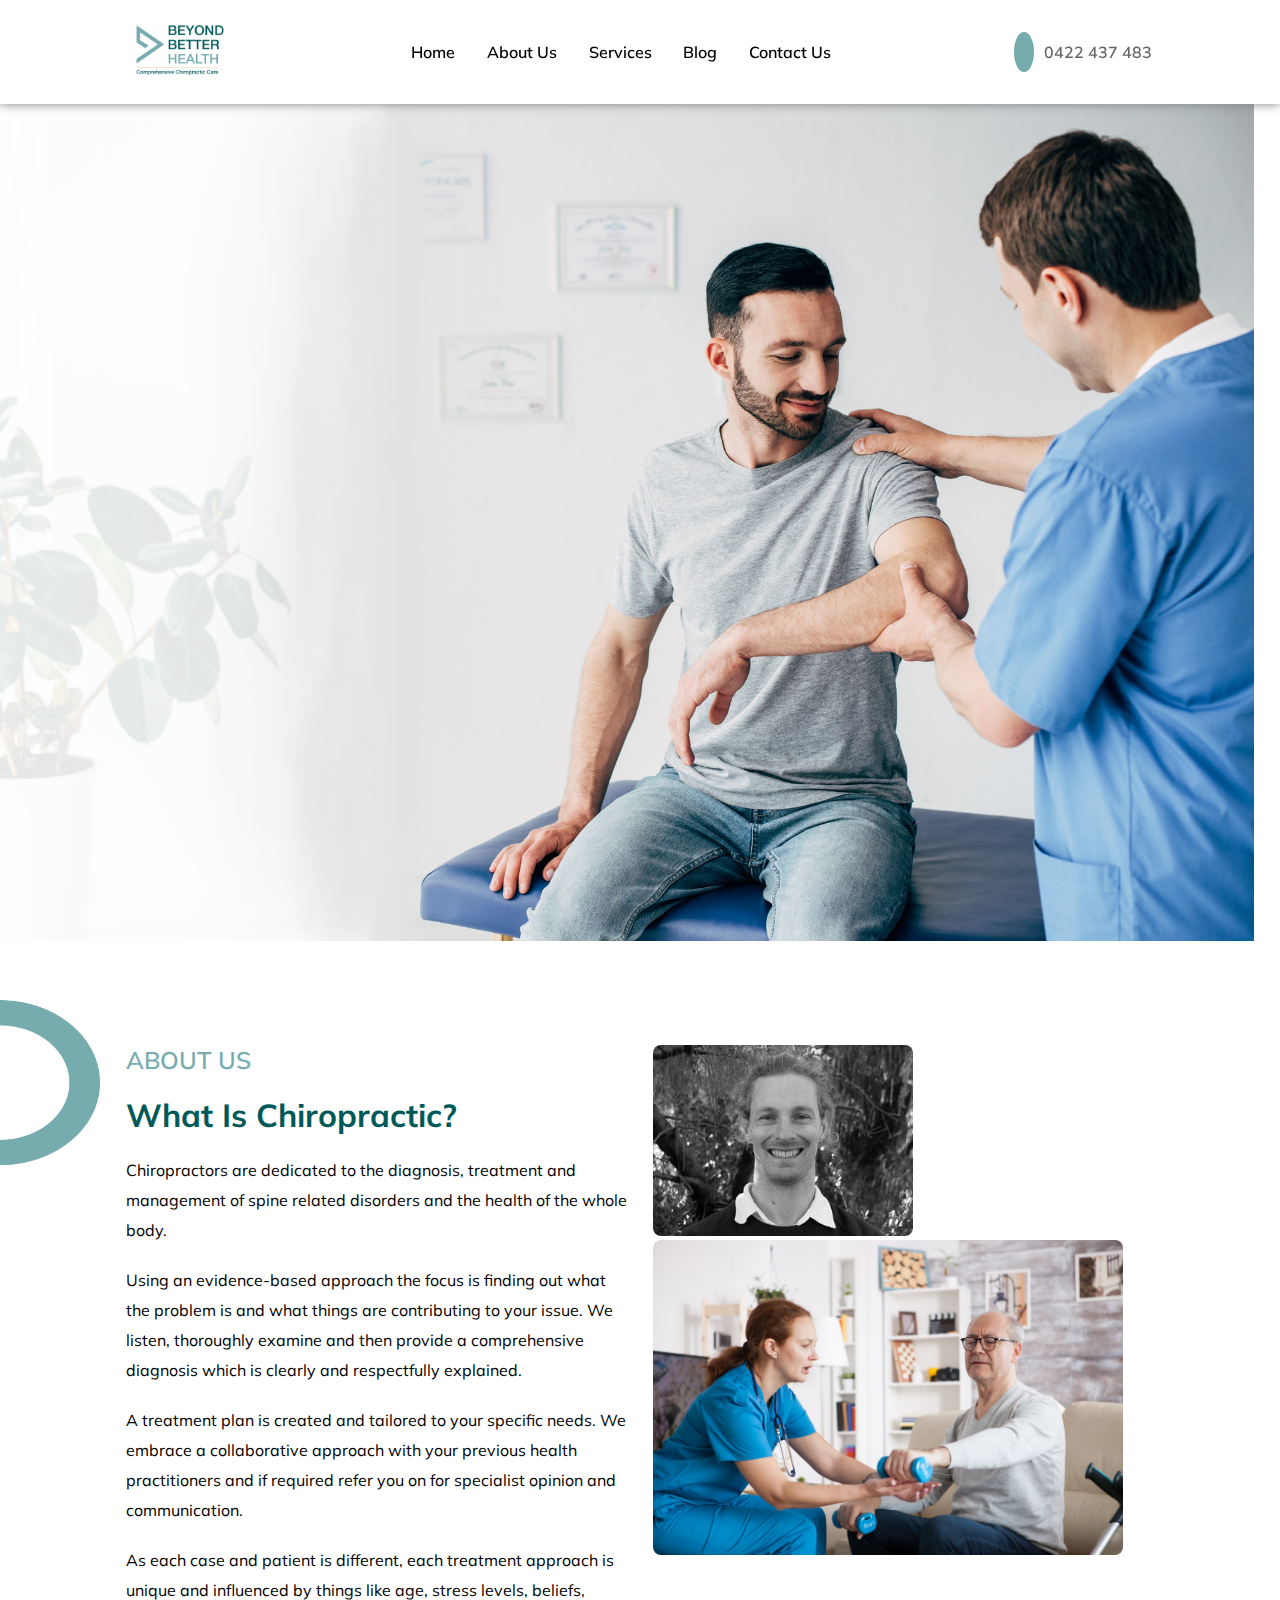
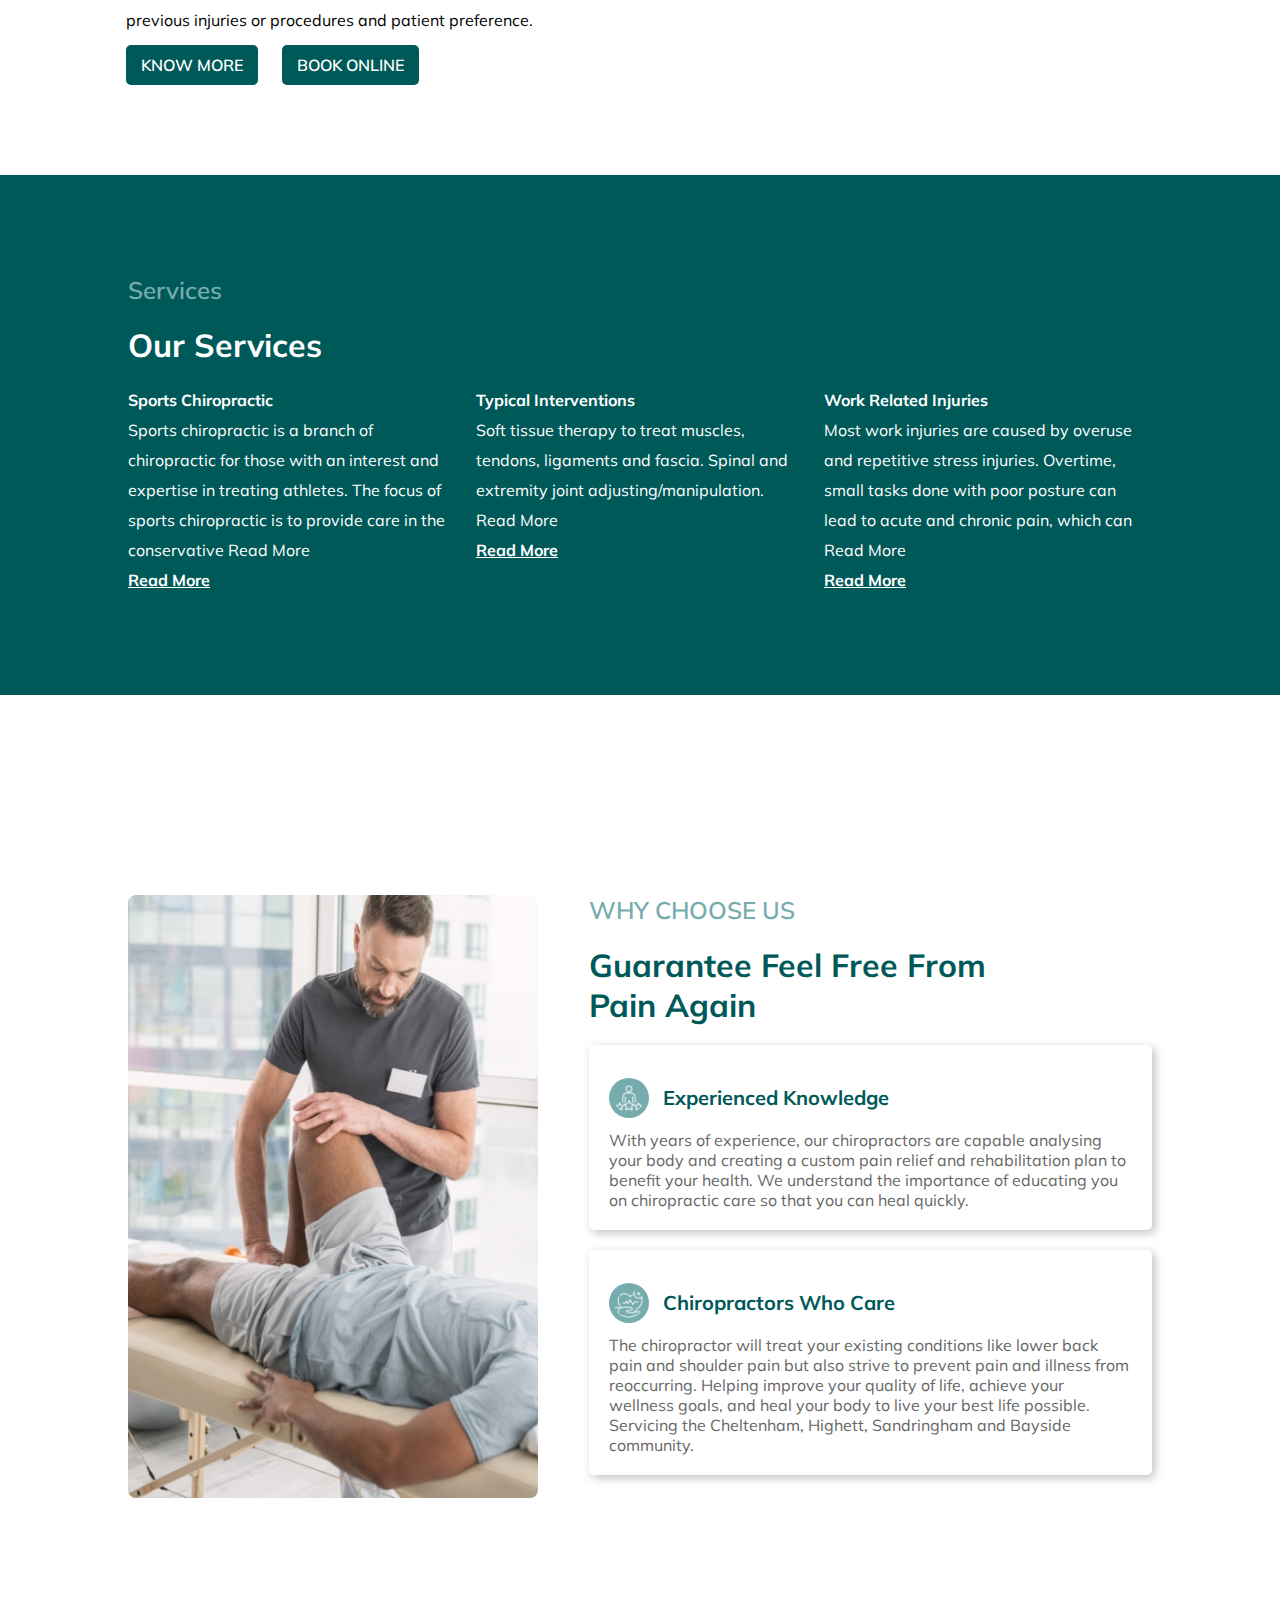
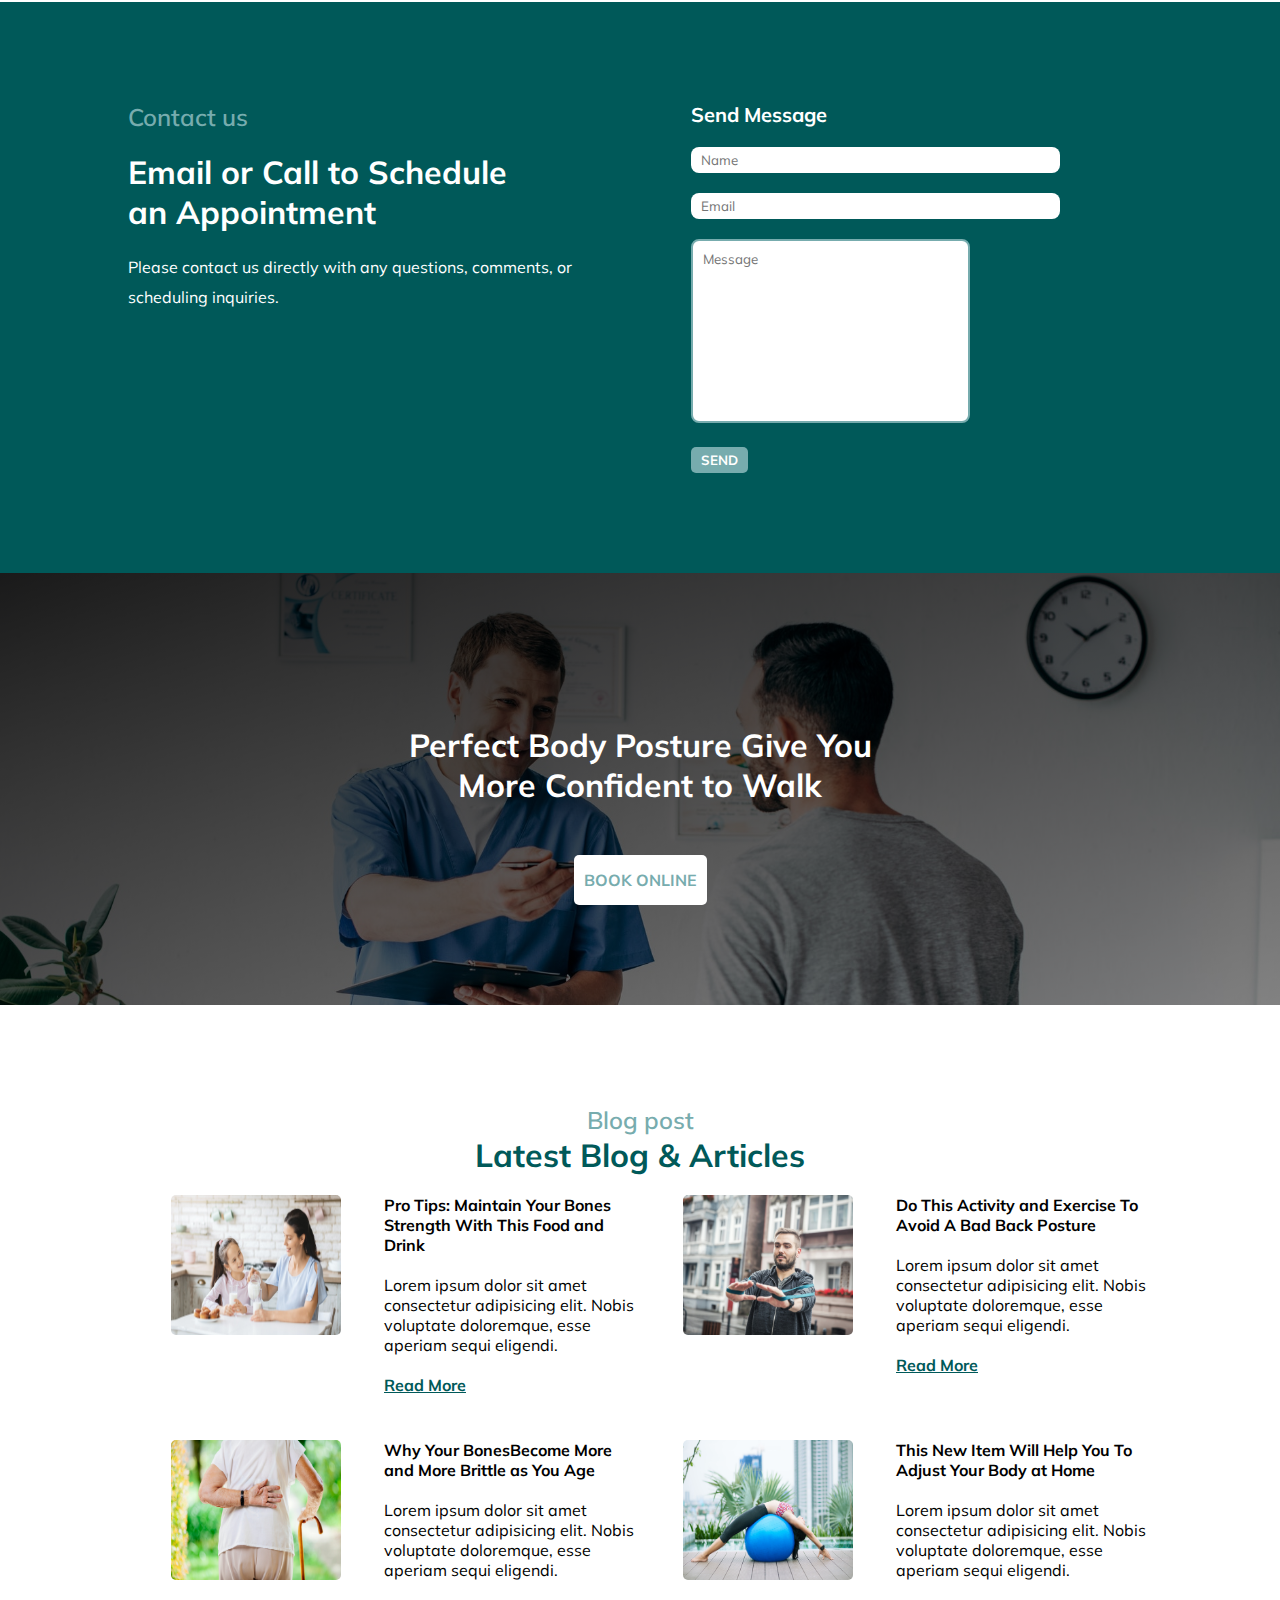
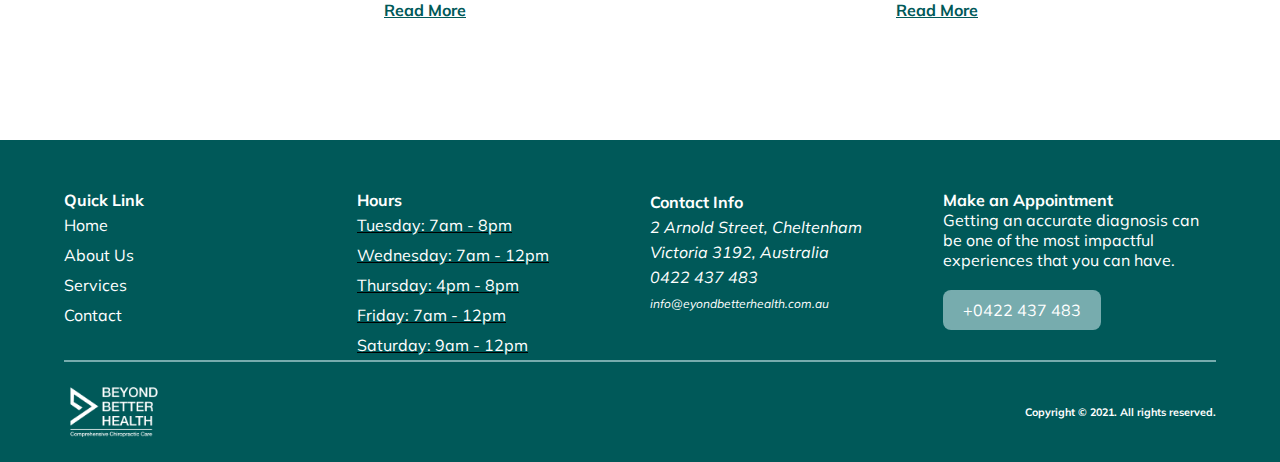
==== commit 463bb284: "some update add" ====
--- a/index.html
+++ b/index.html
@@ -27,11 +27,34 @@
             </div>
             <div class="nav-div">
                 <ul class="nav-ul">
-                    <li><a href="#">Home</a></li>
-                    <li><a href="#">About Us</a></li>
-                    <li><a href="#">Services</a></li>
-                    <li><a href="#">Blog</a></li>
-                    <li><a href="#">Contact Us</a></li>
+                    <li><a href="./index.html">Home</a>
+                
+                            <ul>
+                                <li><a href="">mission</a></li>
+                                <li><a href="">mission</a></li>
+                                <li><a href="">mission</a></li>
+                                <li><a href="">mission</a></li>
+                            </ul>
+                       
+                    </li>
+                    <li><a href="./about.html">About Us</a>
+                        <ul>
+                            <li><a href="">mission</a></li>
+                            <li><a href="">mission</a></li>
+                            <li><a href="">mission</a></li>
+                            <li><a href="">mission</a></li>
+                        </ul>
+                    </li>
+                    <li><a href="./services.html">Services</a>
+                        <ul>
+                            <li><a href="">mission</a></li>
+                            <li><a href="">mission</a></li>
+                            <li><a href="">mission</a></li>
+                            <li><a href="">mission</a></li>
+                        </ul>
+                    </li>
+                    <li><a href="./blog.html">Blog</a></li>
+                    <li><a href="./contact.html">Contact Us</a></li>
                 </ul>
             </div>
             <div class="phone-number">
@@ -273,7 +296,7 @@
 
 
     </footer>
-
+    <script src="./script.js"></script>
 </body>
 
 </html>--- a/style.css
+++ b/style.css
@@ -37,11 +37,14 @@
     display: flex;
     justify-content: space-between;
     align-items: center;
+    background: #fff;
 }
 
 ul.nav-ul li {
-    list-style: none;
-    /* margin-right: 16px; */
+    list-style: none ;
+    padding: 10px;
+    border-radius: 5px;
+    position: relative;
 
 
 }
@@ -55,9 +58,40 @@
     text-align: left;
 }
 
-ul.nav-ul li a:hover {
+ul.nav-ul li:hover {
     color: #005959;
-}
+   
+    background: #77acae;
+   
+}
+
+ul.nav-ul li ul li a{
+    color: #fff;
+    
+}
+ul.nav-ul li ul {
+    background:#005959;
+    position: absolute;
+    display: none;
+    top: 40px;
+    left: -3px;
+    width: 100px;
+   
+    border-radius: 8px;
+    outline: 1px solid #77acae;
+    text-align: center;
+   
+}
+ul.nav-ul li:hover ul{
+    display: block;
+   
+}
+ul.nav-ul li:hover ul li {
+    display: block;
+    border-radius: 0px;
+
+}
+
 
 .phone-number .fa-phone-alt {
     color: #fff;
@@ -94,6 +128,9 @@
     display: grid;
     grid-template-columns: 1fr 1fr;
     grid-column-gap: 25px;
+    background: url(./image/Ellipse-5.png);
+    background-repeat: no-repeat;
+    background-size: 100px 250px;
 }
 .about-us{
     margin-left: 20%;
@@ -411,6 +448,10 @@
     text-align: left;
    
 }
+.blog-post-text h4{
+    margin-bottom: 20px;
+}
+
 .blog-post-text a{
     display: block;
     margin-top: 20px;
@@ -422,7 +463,6 @@
     width: 100%;
     background: #005959;
     padding-top: 50px;
-    padding-bottom: 50px;
 }
 footer hr{
     margin: auto;
@@ -493,5 +533,11 @@
 .copy-right h6{
     color: #fff;
 }
-/* -------------Moblie version css-------- */
-
+/* -------------Moblie version css for index.html-------- */
+
+
+
+/* ================================About us page css=====================
+========================================================================== */
+
+
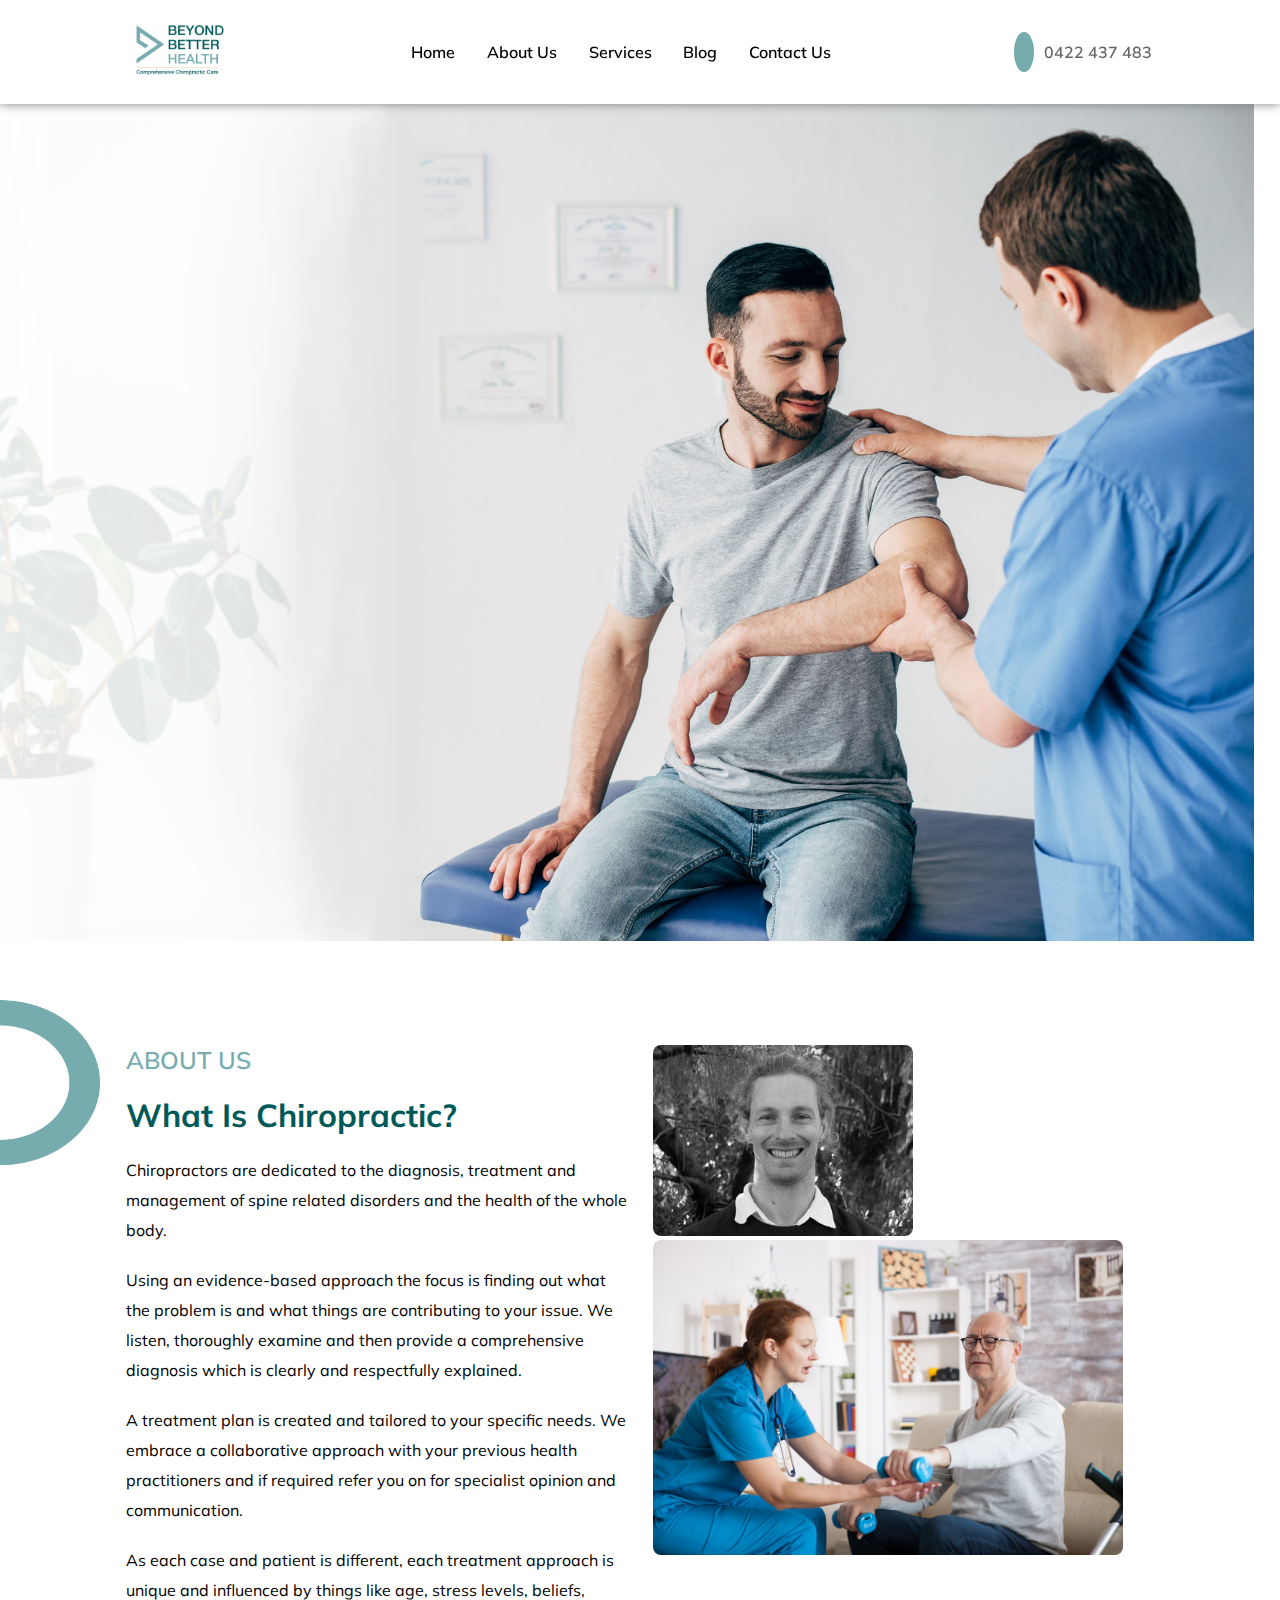
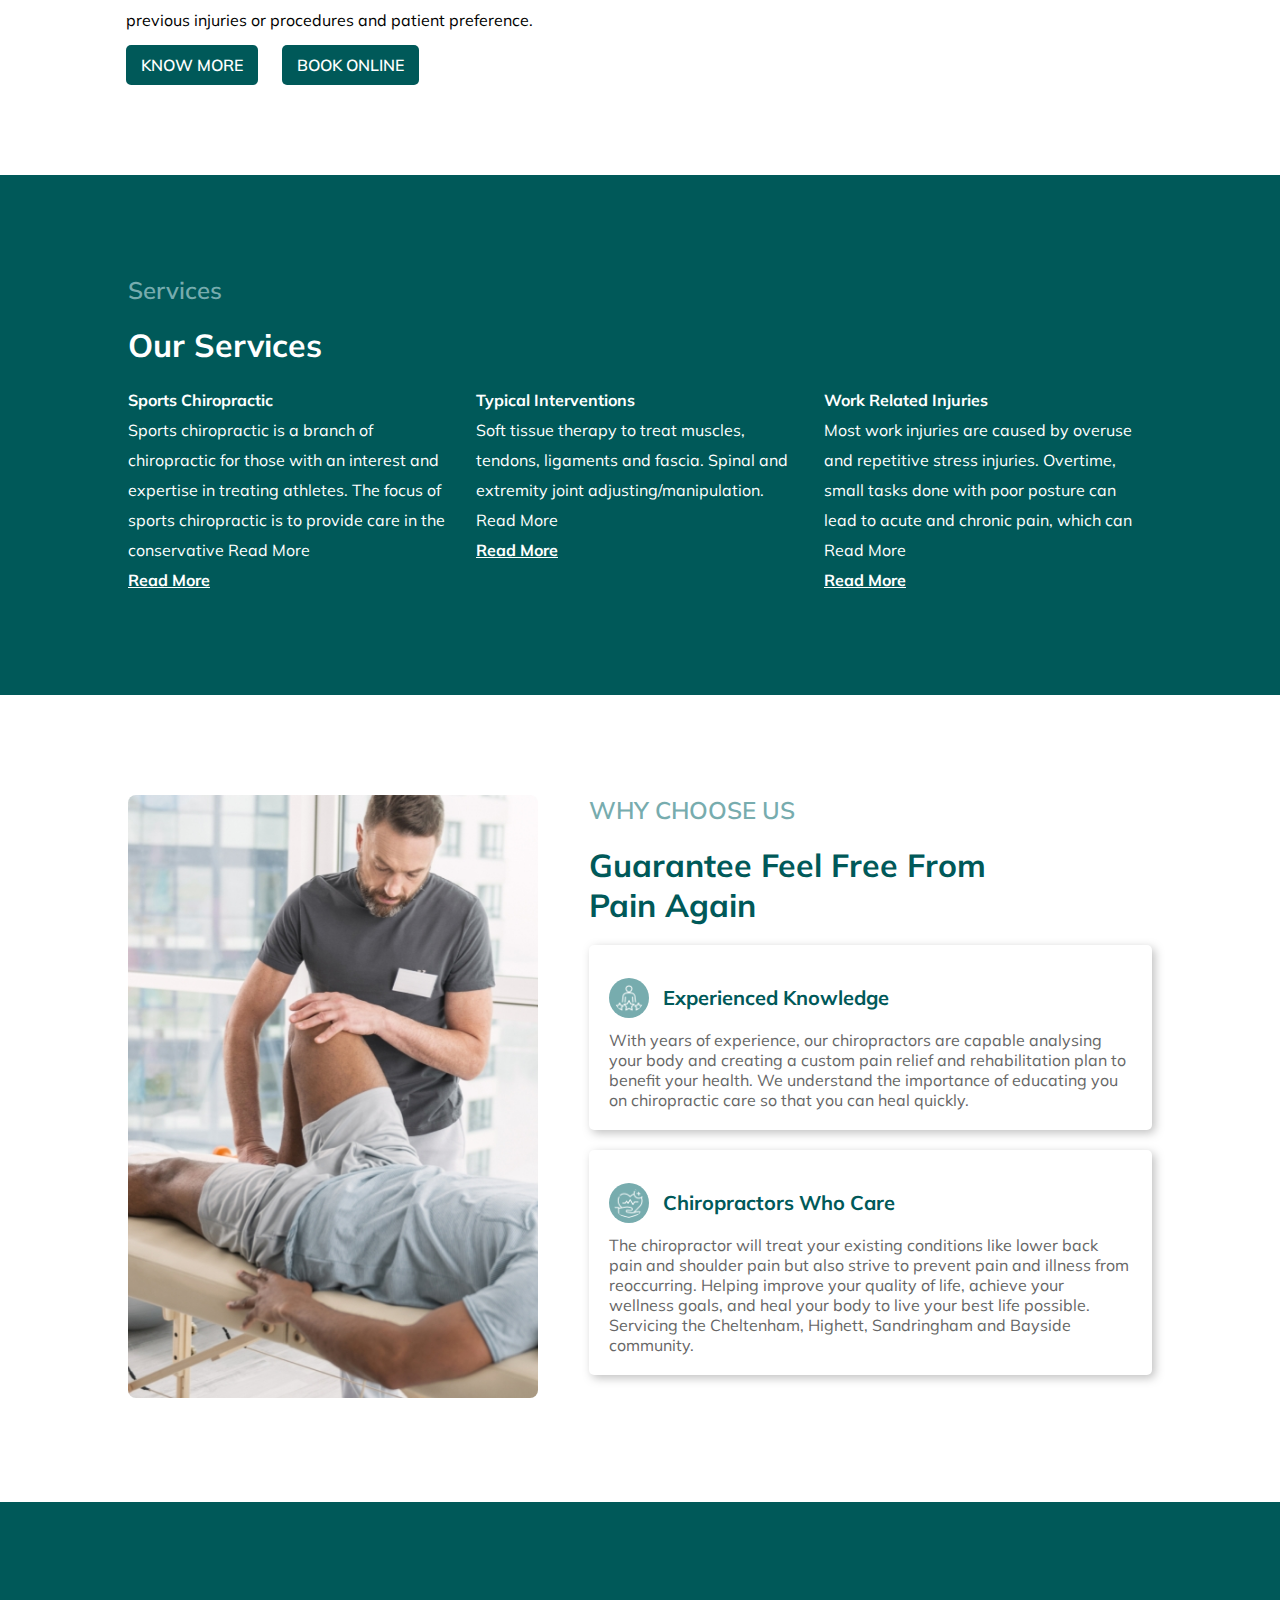
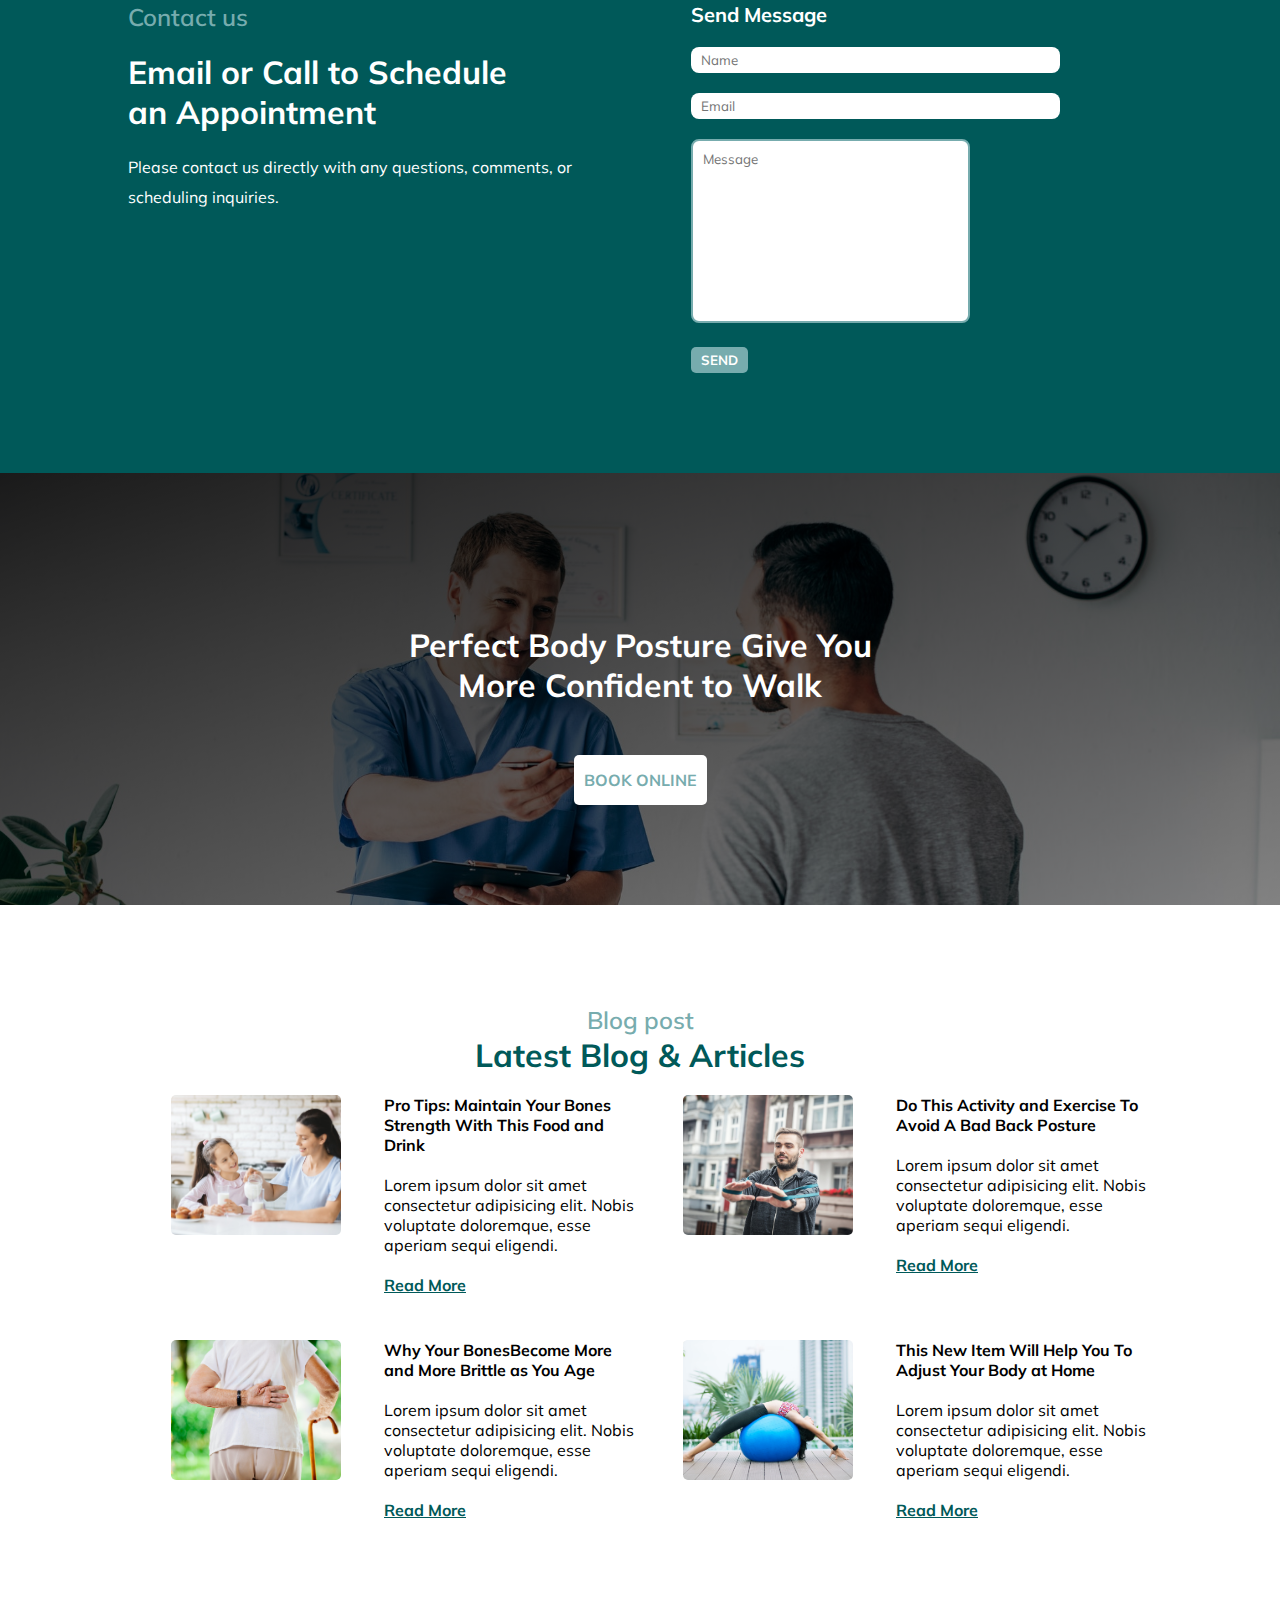
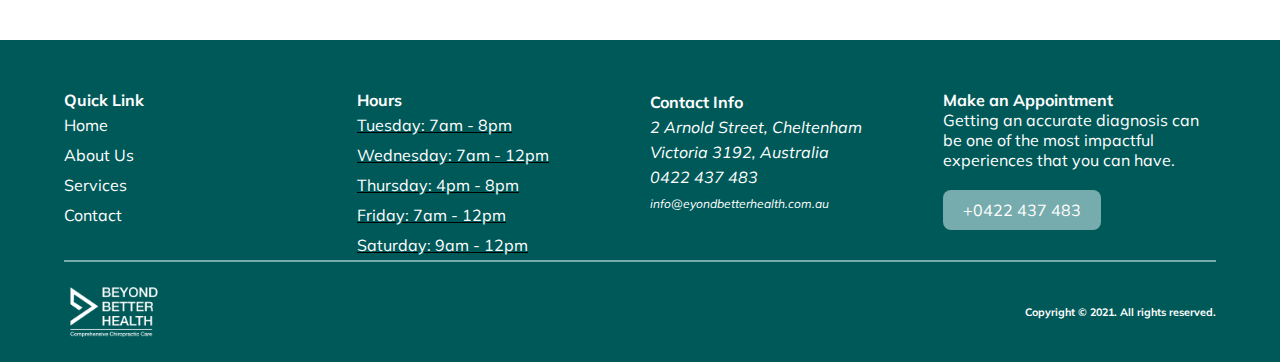
==== commit 25bc9b71: "end" ====
--- a/index.html
+++ b/index.html
@@ -22,6 +22,8 @@
     <!-- ---------nav-------- -->
     <nav>
         <div class="container">
+            <!-- ham barger logo for mobile nav -->
+            <i class="fas fa-bars"></i>
             <div class="logo">
                 <img src="./image/beyoned logo.png" alt="">
             </div>
@@ -58,7 +60,8 @@
                 </ul>
             </div>
             <div class="phone-number">
-                <p><a href="tel:0422437483"><i class="fas fa-phone-alt"></i>0422 437 483</a></p>
+                <p class="link-1"><a href="tel:0422437483"><i class="fas fa-phone-alt"></i>0422 437 483</a></p>
+                <p class="link-2"><a href="tel:0422437483"><i class="fas fa-phone-alt"></i></a></p>
             </div>
         </div>
     </nav>
@@ -254,10 +257,10 @@
             <div class="quick-links">
                 <h4>Quick Link</h4>
                 <ul>
-                    <li><a href="">Home</a></li>
-                    <li><a href="">About Us</a></li>
-                    <li><a href="">Services</a></li>
-                    <li><a href="">Contact</a></li>
+                    <li><a href="./index.html">Home</a></li>
+                    <li><a href="./about.html">About Us</a></li>
+                    <li><a href="./services.html">Services</a></li>
+                    <li><a href="./contact.html">Contact</a></li>
                 </ul>
             </div>
             <div class="hours">
--- a/style.css
+++ b/style.css
@@ -25,6 +25,10 @@
     display: flex;
     align-items: center;
     justify-content: space-between;
+}
+.fa-bars{
+    font-size: 36px;
+    display: none;
 }
 
 .logo img {
@@ -72,23 +76,26 @@
 ul.nav-ul li ul {
     background:#005959;
     position: absolute;
-    display: none;
-    top: 40px;
+    top: 42px;
     left: -3px;
     width: 100px;
-   
-    border-radius: 8px;
+    height: 0px;
+    overflow: hidden;
+    border-radius: 8px;
+   
+    text-align: center;
+    transition-property: all;
+    transition-duration: 1s;
+   
+}
+ul.nav-ul li:hover ul{  
+    height: 160px;
     outline: 1px solid #77acae;
-    text-align: center;
-   
-}
-ul.nav-ul li:hover ul{
-    display: block;
-   
 }
 ul.nav-ul li:hover ul li {
     display: block;
     border-radius: 0px;
+    outline: 1px solid #77acae;
 
 }
 
@@ -107,6 +114,9 @@
     text-decoration: none;
     color: #666;
     font-weight: 600;
+}
+.phone-number .link-2{
+    display: none;
 }
 
 /* ---------------main-------- */
@@ -160,6 +170,8 @@
     padding: 10px 15px;
     border-radius: 5px;
     margin-right: 20px;
+    transition-property: all;
+    transition-duration: 1.5s;
 }
 .about-us a:hover{
     color: #005959;
@@ -232,7 +244,7 @@
     margin: auto;
     display: flex;
     justify-content: space-between;
-    margin-top: 100px;
+   
 }
 .why-choose-us-photo {
     width: 500px;
@@ -244,6 +256,7 @@
     width: 100%;
     border-radius: 8px;
     height: 603px;
+    object-fit: cover;
 }
 .why-choose-us-tex{
     flex-basis: 55%;
@@ -434,6 +447,7 @@
     width: 170px;
     height: 140px;
     border-radius: 5px;
+    object-fit: cover;
   
   
 
@@ -541,3 +555,127 @@
 ========================================================================== */
 
 
+/* <!---------------- about page baner---------------------------- --> */
+.about-page-baner{
+    width: 100%;
+    height: 300px;
+}
+.about-page-baner-innercontainer{
+    width: 100%;
+    height: 300px;
+    position: relative;
+  
+}
+.about-page-baner-innercontainer img{
+    width: 100%;
+    height: 100%;
+    object-fit: cover;
+    object-position: 0px -166px;
+    
+}
+.about-page-baner-innercontainer::before{
+    content: '';
+    text-align: center;
+    width: 100%;
+    height: 300px;
+    background: linear-gradient(150deg,rgba(0, 0, 0, 0.55),rgba(0, 0, 0, 0.50));
+    position: absolute;
+
+}
+.about-page-baner-innercontainer h1{
+    position: absolute;
+    color: #fff;
+    top: 26%;
+    left: 43%;
+}
+/* <!-- --------------- why-choose-us---------> */
+.paddin-reduce{
+    padding-top: 0px;
+}
+
+/* <!----------- Feel The Body Adjustment----------- --> */
+
+.feel{
+    width: 100%;
+    height: 580px;
+    padding-bottom: 100px;
+    
+}
+/* .feel-innercontainer-text{
+    width: 100%;
+    height: 480px;
+    background:linear-gradient(145deg,rgba(0, 0, 0, 0.65),rgba(0, 0, 0, 0.65)),url(./image/physiotherapist-massaging-back-of-man-lying-on-massage-table-in-hospital.jpeg);
+    background-position: 0px 10px;
+} */
+.feel-innercontainer img{
+    width: 100%;
+
+    object-fit: cover;
+    object-position: 0px -200px;
+}
+.feel-innercontainer{
+    width: 100%;
+    position: relative;
+}
+.feel-innercontainer::before{
+    content: '';
+    width: 100%;
+    height: 480px;
+    background: linear-gradient(145deg,rgba(0, 0, 0, 0.55),rgba(0, 0, 0, 0.55));
+    position: absolute;
+}
+.feel-innercontainer-text{
+    color: #fff;
+    width: 50%;
+    left: 29%;
+    position: absolute;
+    top: 83px;
+    text-align: center;
+    line-height: 36px;
+}
+.professional-staff{
+    width: 60%;
+    background: #fff;
+    padding-top: 50px;
+    padding-bottom: 50px;
+    padding-left: 20px;
+    padding-right: 20px;
+    top: 382px;
+    left: 20%;
+    position: absolute;
+    display: flex;
+    justify-content: space-between;
+    align-items: center;
+    border-radius: 8px;
+    text-align: center;
+    box-shadow: 3px 3px 10px rgb(128 128 128 / 49%);
+}
+.professional-staff i{
+    font-size: 30px;
+    color: #77acae;
+    margin-bottom: 10px;
+}
+.professional-staff h4{
+    color: #005959;
+    font-weight: 800;
+    
+}
+/* <!----------------------- Our Therapist------------------- --> */
+
+@media (max-width:425px) {
+   
+.nav-div{
+    display: none;
+}
+.phone-number .link-2{
+    display: block;
+}
+.phone-number .link-1{
+    display: none;
+}
+.fa-bars{
+    display: block;
+}
+
+}
+
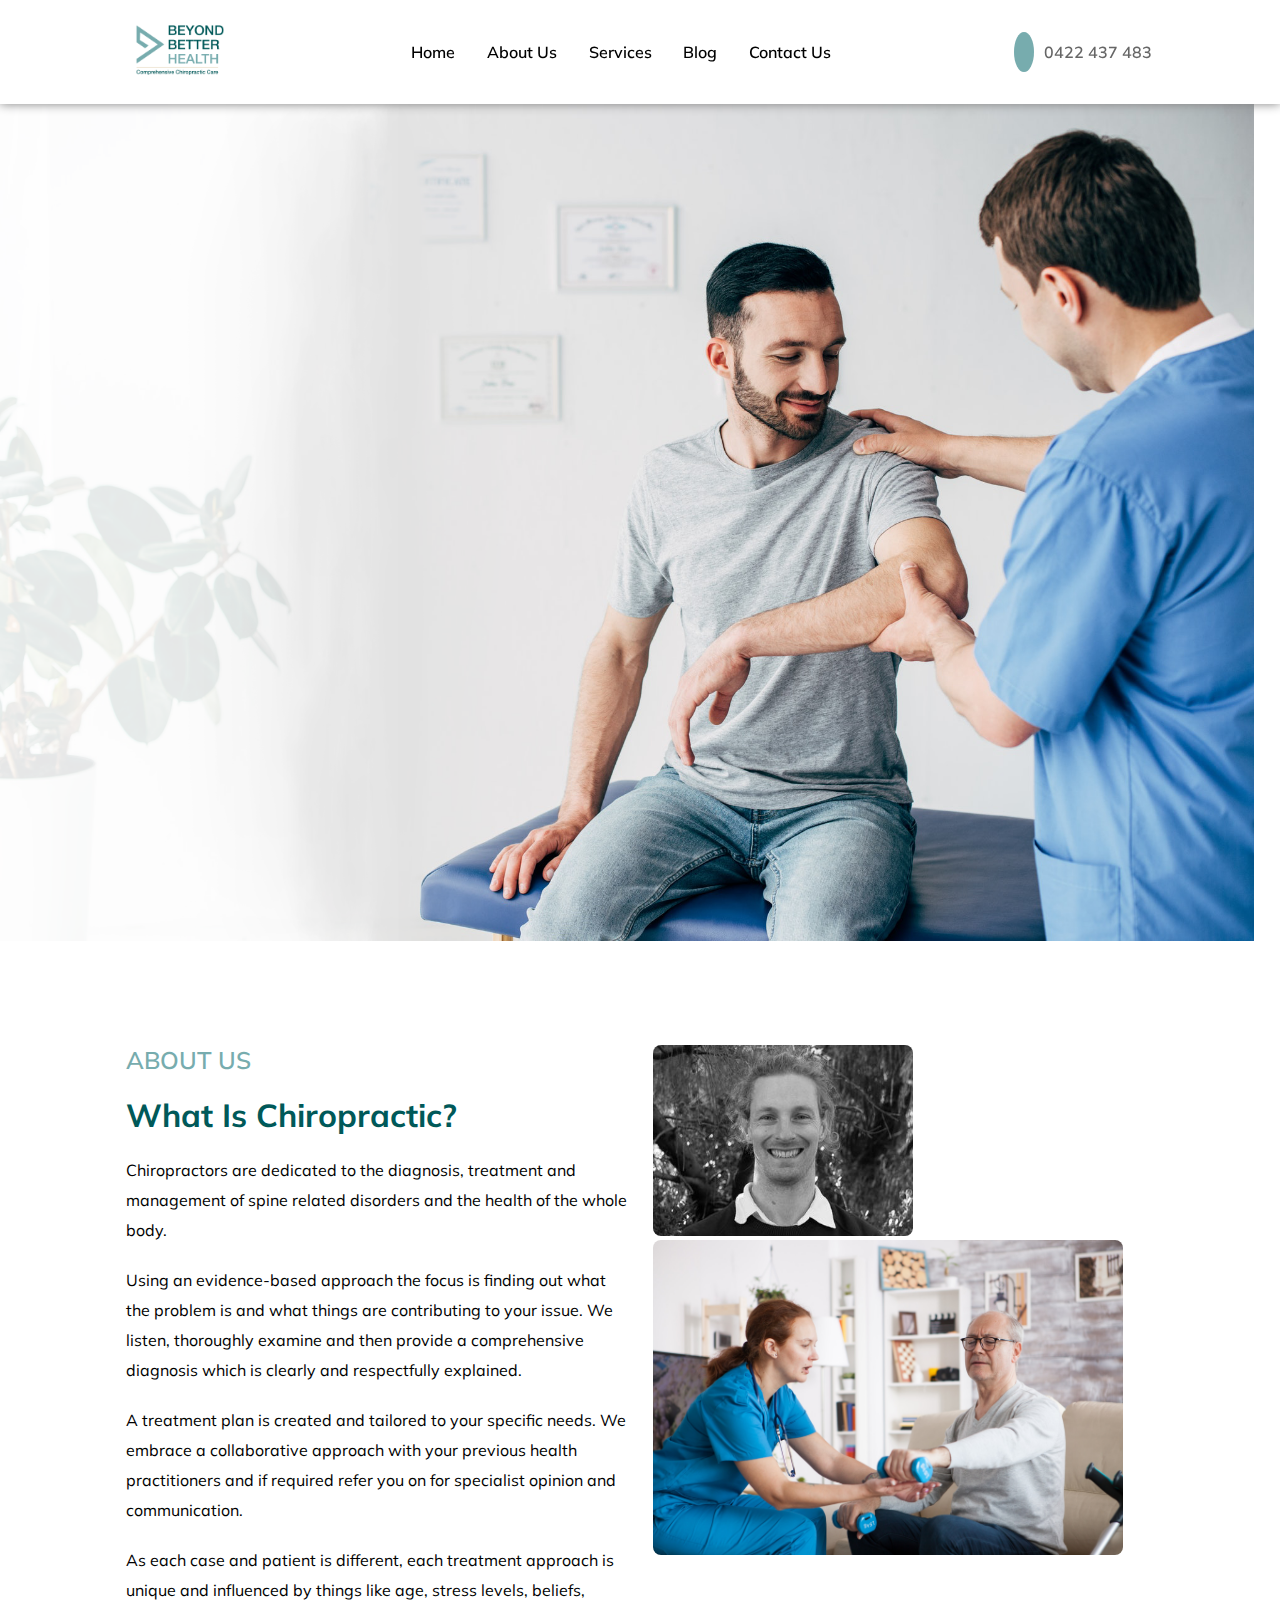
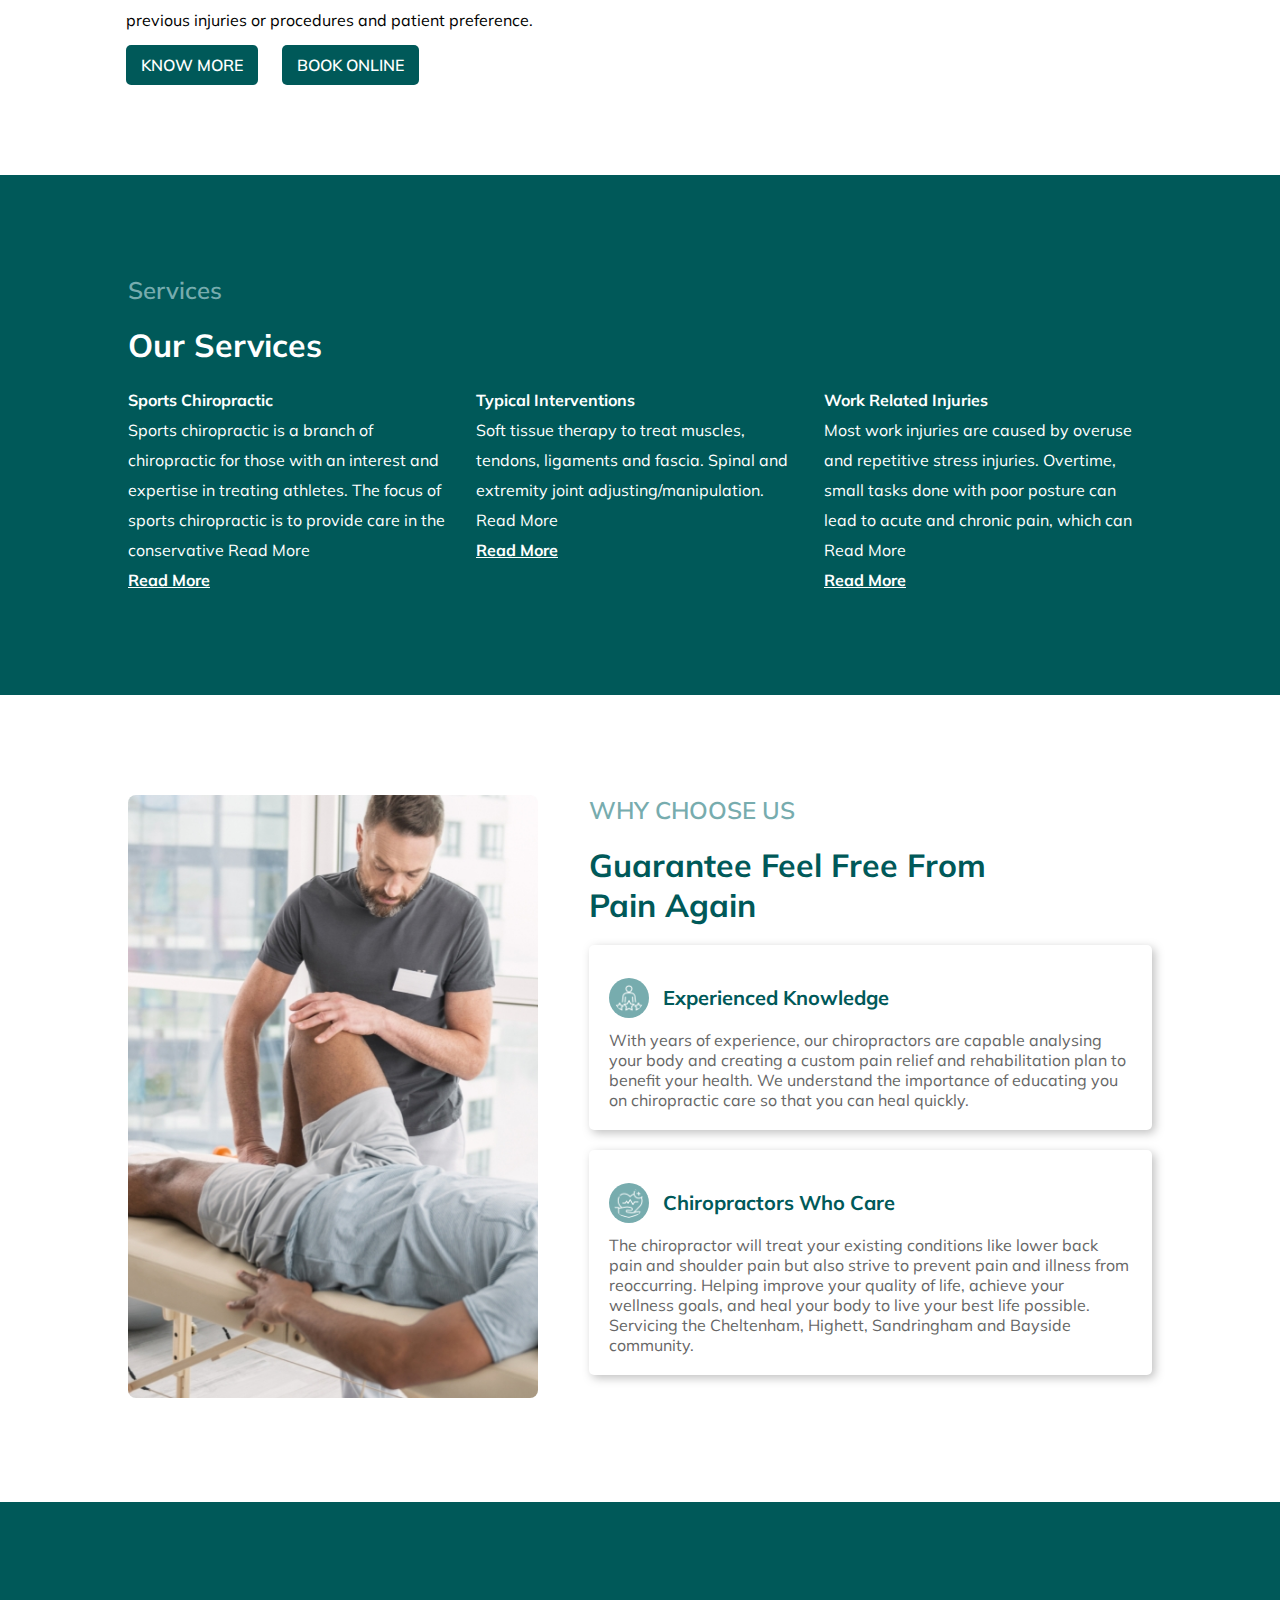
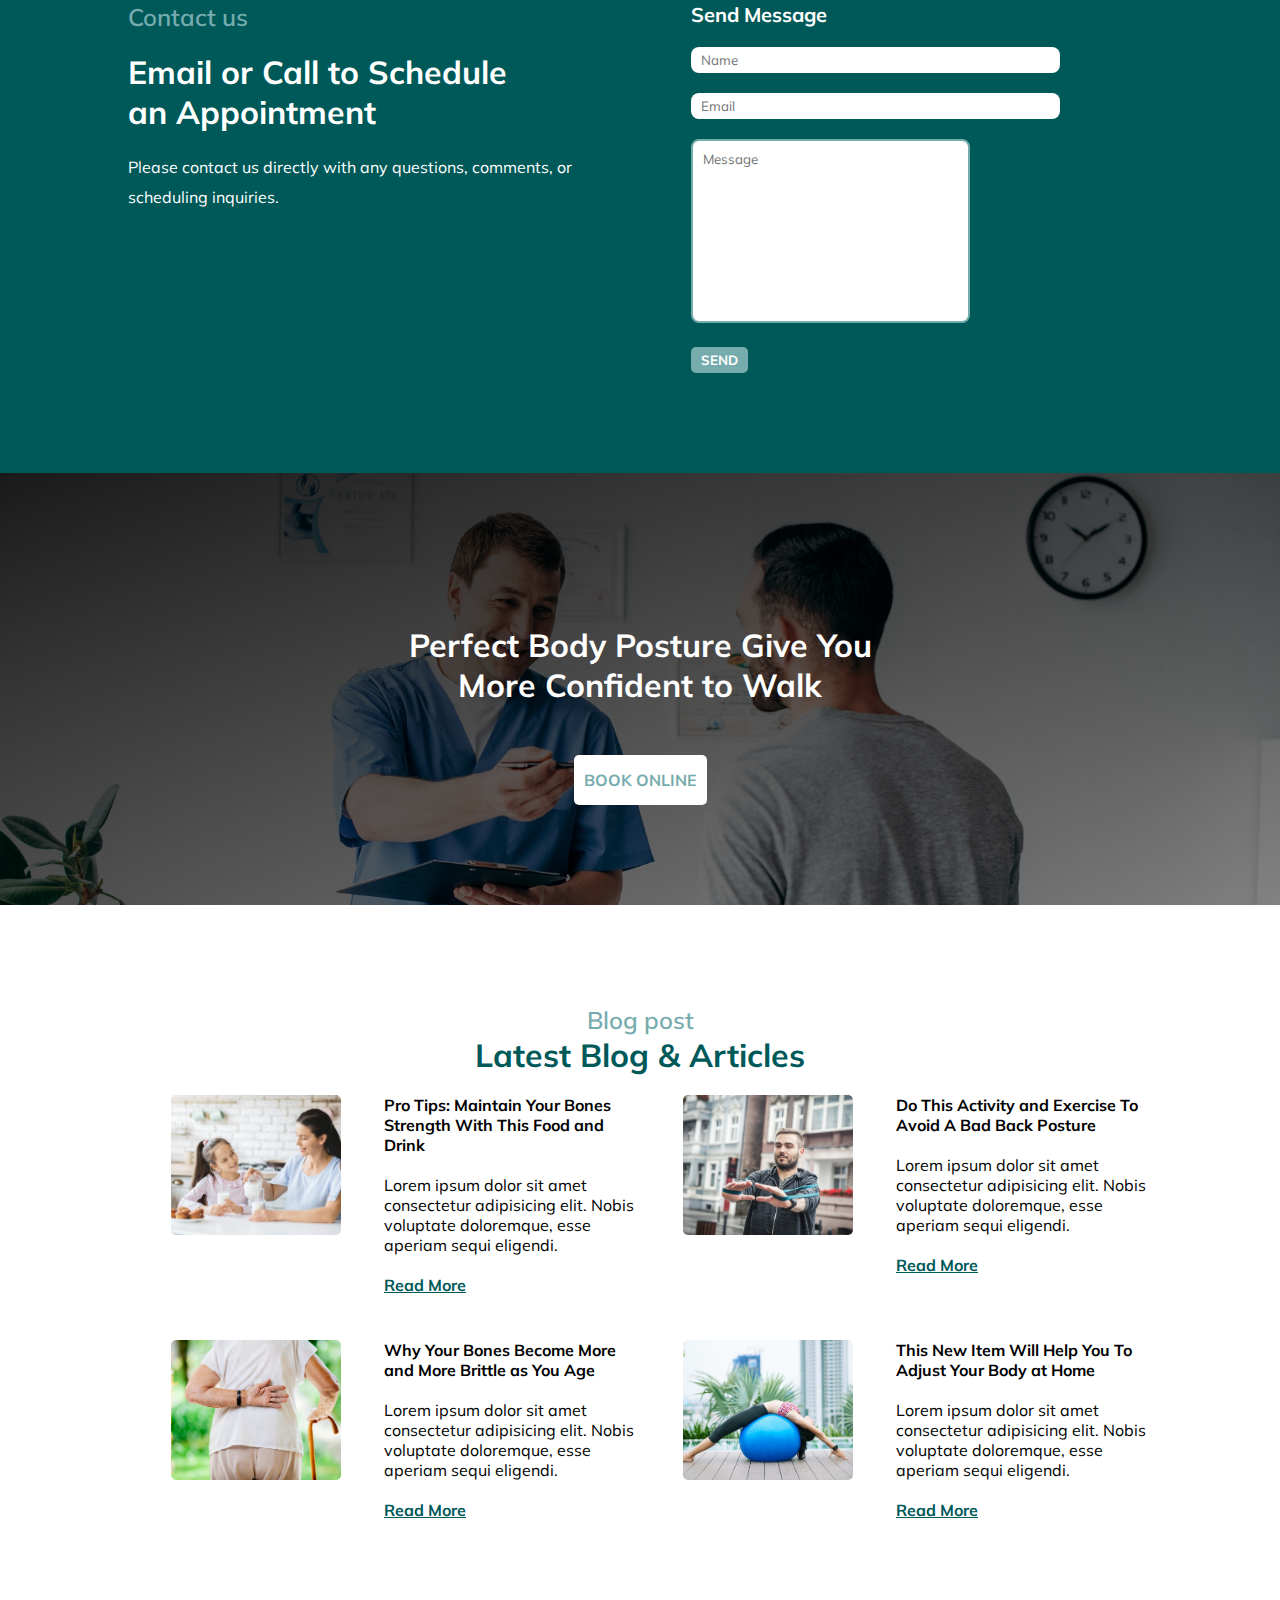
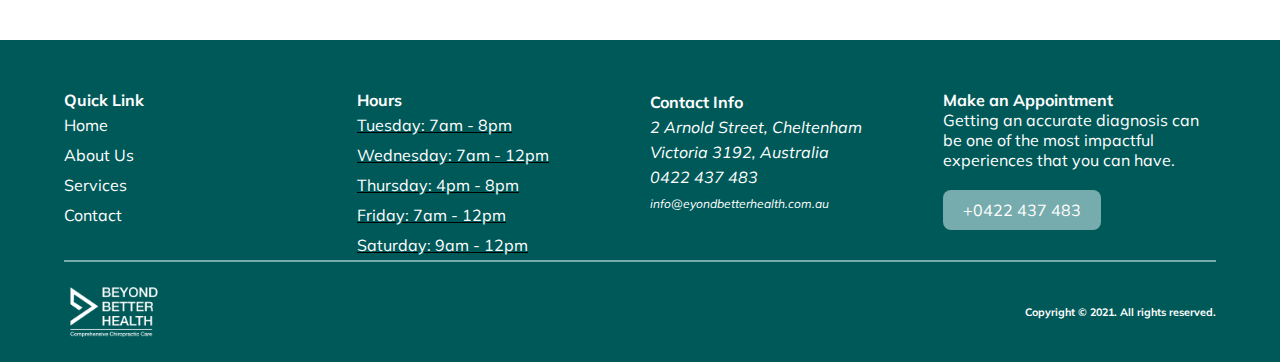
==== commit 59011ccb: "index.html and about.html page responsive" ====
--- a/index.html
+++ b/index.html
@@ -4,25 +4,26 @@
 <head>
     <meta charset="UTF-8">
     <meta http-equiv="X-UA-Compatible" content="IE=edge">
-    <meta name="viewport" content="width=device-width, initial-scale=B">
+    <meta name="viewport" content="width=device-width, initial-scale=1.0">
     <title>Beyond Better Health</title>
     <link rel="shortcut icon" href="./image/beyoned logo.png" type="image/x-icon">
     <!-- google font -->
     <link rel="preconnect" href="https://fonts.googleapis.com">
     <link rel="preconnect" href="https://fonts.gstatic.com" crossorigin>
     <link href="https://fonts.googleapis.com/css2?family=Mulish:wght@200&display=swap" rel="stylesheet">
-    <!-- fontawesome cdn -->
+    <!-- font awesome cdn -->
     <link rel="stylesheet" href="https://pro.fontawesome.com/releases/v5.10.0/css/all.css"
         integrity="sha384-AYmEC3Yw5cVb3ZcuHtOA93w35dYTsvhLPVnYs9eStHfGJvOvKxVfELGroGkvsg+p" crossorigin="anonymous" />
     <!-- custom css -->
-    <link rel="stylesheet" href="style.css">
+    <link rel="stylesheet" href="/css/style.css">
+    <link rel="stylesheet" href="/css/responsive.css">
 </head>
 
 <body>
     <!-- ---------nav-------- -->
     <nav>
         <div class="container">
-            <!-- ham barger logo for mobile nav -->
+            <!-- ham barges logo for mobile nav -->
             <i class="fas fa-bars"></i>
             <div class="logo">
                 <img src="./image/beyoned logo.png" alt="">
@@ -230,7 +231,7 @@
                 <div class="blog-post-div">
                     <div><img src="./image/elderly-woman-outdoors-with-back-pain.jpeg" alt=""></div>
                     <div class="blog-post-text">
-                        <h4>Why Your BonesBecome More and More Brittle as You Age</h4>
+                        <h4>Why Your Bones Become More and More Brittle as You Age</h4>
                         <p>Lorem ipsum dolor sit amet consectetur adipisicing elit. Nobis voluptate doloremque, esse
                             aperiam sequi eligendi.</p>
                         <a href="#">Read More</a>
--- a/css/style.css
+++ b/css/style.css
@@ -0,0 +1,784 @@
+* {
+    margin: 0px;
+    padding: 0px;
+    box-sizing: border-box;
+    font-family: 'Mulish', sans-serif;
+}
+
+
+
+/* --------------navbar------------- */
+nav {
+    width: 100%;
+    background: #fff;
+    box-shadow: 0px 0px 10px grey;
+    position: sticky;
+    top: 0px;
+    z-index: 10;
+
+}
+
+.container {
+    width: 80%;
+    /* border: 1px solid; */
+    margin: auto;
+    display: flex;
+    align-items: center;
+    justify-content: space-between;
+}
+
+.fa-bars {
+    font-size: 36px;
+    display: none;
+}
+
+.logo img {
+    width: 100px;
+    height: 100px;
+}
+
+ul.nav-ul {
+    width: 440px;
+    display: flex;
+    justify-content: space-between;
+    align-items: center;
+    background: #fff;
+}
+
+ul.nav-ul li {
+    list-style: none;
+    padding: 10px;
+    border-radius: 5px;
+    position: relative;
+
+
+}
+
+ul.nav-ul li a {
+    color: #000;
+    text-decoration: none;
+    font-family: 'Mulish', sans-serif;
+    font-size: 16px;
+    font-weight: 600;
+    text-align: left;
+}
+
+ul.nav-ul li:hover {
+    color: #005959;
+
+    background: #77acae;
+
+}
+
+ul.nav-ul li ul li a {
+    color: #fff;
+
+}
+
+ul.nav-ul li ul {
+    background: #005959;
+    position: absolute;
+    top: 42px;
+    left: -3px;
+    width: 100px;
+    height: 0px;
+    overflow: hidden;
+    border-radius: 8px;
+
+    text-align: center;
+    transition-property: all;
+    transition-duration: 1s;
+
+}
+
+ul.nav-ul li:hover ul {
+    height: 160px;
+    outline: 1px solid #77acae;
+}
+
+ul.nav-ul li:hover ul li {
+    display: block;
+    border-radius: 0px;
+    outline: 1px solid #77acae;
+
+}
+
+
+.phone-number .fa-phone-alt {
+    color: #fff;
+    padding: 10px;
+    background: #77acae;
+    ;
+    margin-right: 10px;
+    border-radius: 50%;
+
+}
+
+.phone-number p a {
+    text-decoration: none;
+    color: #666;
+    font-weight: 600;
+}
+
+.phone-number .link-2 {
+    display: none;
+}
+
+/* ---------------main-------- */
+.banner {
+    width: 100%;
+
+    padding-right: 2%;
+
+}
+
+.banner img {
+    width: 100%;
+}
+
+/* ----------------about-us--------- */
+.about-us-container {
+    width: 100%;
+    padding-bottom: 100px;
+    padding-top: 100px;
+    display: grid;
+    grid-template-columns: 1fr 1fr;
+    grid-column-gap: 25px;
+    background: url(./image/Ellipse-5.png);
+    background-repeat: no-repeat;
+    background-size: 100px 250px;
+}
+
+.about-us {
+    margin-left: 20%;
+}
+
+.about-us h3 {
+    margin-bottom: 20px;
+    color: #77acae;
+    font-size: 24px;
+    font-weight: 600;
+
+}
+
+.about-us h1 {
+    margin-bottom: 20px;
+    color: #005959;
+    font-weight: 700;
+
+}
+
+.about-us p {
+    margin-bottom: 20px;
+    line-height: 30px;
+}
+
+.about-us a {
+    text-decoration: none;
+    color: #fff;
+    font-weight: 600;
+    background: #005959;
+    padding: 10px 15px;
+    border-radius: 5px;
+    margin-right: 20px;
+    transition-property: all;
+    transition-duration: 1.5s;
+}
+
+.about-us a:hover {
+    color: #005959;
+    background: #77acae;
+}
+
+
+.photo-1-1 img {
+    width: 260px;
+    height: 191px;
+    border-radius: 8px;
+
+}
+
+.photo-1-2 img {
+    width: 470px;
+    height: 315px;
+    border-radius: 8px;
+}
+
+/* ----------------services------------ */
+.services {
+    width: 100%;
+    padding-top: 100px;
+    padding-bottom: 100px;
+    background: #005959;
+}
+
+.services h1 {
+    color: #fff;
+    font-weight: 700;
+    margin-bottom: 20px;
+    margin-left: 10%;
+}
+
+.services h3 {
+    margin-bottom: 20px;
+    color: #77acae;
+    font-size: 24px;
+    font-weight: 600;
+    margin-left: 10%;
+
+}
+
+.services-inner-container {
+    width: 80%;
+    margin: auto;
+    display: grid;
+    grid-template-columns: 1fr 1fr 1fr;
+    grid-column-gap: 20px;
+}
+
+.services-inner-div {
+    color: #fff;
+    line-height: 30px;
+}
+
+.services-inner-div a {
+    color: #fff;
+    font-weight: 700;
+}
+
+.services-inner-div i {
+    font-size: 30px;
+}
+
+.services-inner-div a i {
+    font-size: 16px;
+}
+
+/* <!-- --------------- why-choose-us---------> */
+.why-choose-us {
+    width: 100%;
+    padding-bottom: 100px;
+    padding-top: 100px;
+}
+
+.why-choose-us-container {
+    width: 80%;
+    margin: auto;
+    display: flex;
+    justify-content: space-between;
+
+}
+
+.why-choose-us-photo {
+    width: 500px;
+    display: inline-block;
+    flex-basis: 40%;
+
+}
+
+.why-choose-us-photo img {
+    width: 100%;
+    border-radius: 8px;
+    height: 603px;
+    object-fit: cover;
+}
+
+.why-choose-us-tex {
+    flex-basis: 55%;
+}
+
+.why-choose-us-tex h3 {
+    margin-bottom: 20px;
+    color: #77acae;
+    font-size: 24px;
+    font-weight: 600;
+
+}
+
+.why-choose-us-tex h1 {
+    margin-bottom: 20px;
+    color: #005959;
+    font-weight: 700;
+}
+
+.why-choose-us-tex-card {
+    padding: 20px;
+    box-shadow: 3px 3px 10px rgba(128, 128, 128, 0.493);
+    border-radius: 5px;
+    margin-bottom: 20px;
+}
+
+.why-choose-us-tex-card h4 {
+    color: #005959;
+    font-weight: 700;
+    font-size: 20px;
+    margin-bottom: 20px;
+    display: inline-block;
+
+}
+
+.why-choose-us-tex-card img {
+
+    width: 40px;
+    padding: 5px;
+    background: #77acae;
+    border-radius: 50%;
+    position: relative;
+    top: 13px;
+    margin-right: 10px;
+}
+
+.why-choose-us-tex-card p {
+    color: #666666;
+}
+
+/* ----------contact-us ---------*/
+.contact-us {
+    width: 100%;
+    background: #005959;
+    padding-top: 100px;
+    padding-bottom: 100px;
+
+}
+
+
+
+.contact-inner-container {
+    width: 80%;
+    /* border: 1px solid red; */
+    margin: auto;
+    display: flex;
+    justify-content: space-between;
+}
+
+.contact-tex {
+    flex-basis: 45%;
+}
+
+.contact-tex h3 {
+    font-size: 24px;
+    color: #77acae;
+    font-weight: 600;
+    margin-bottom: 20px;
+}
+
+.contact-tex h1 {
+
+    color: #fff;
+    font-weight: 700;
+    margin-bottom: 20px;
+}
+
+.contact-tex p {
+    color: #fff;
+    line-height: 30px;
+
+}
+
+.contact-message {
+    flex-basis: 45%;
+}
+
+.contact-message h4 {
+    color: #fff;
+    font-weight: 700;
+    font-size: 20px;
+    margin-bottom: 20px;
+}
+
+.contact-message input[type="text"],
+input[type="email"] {
+    width: 80%;
+    padding: 5px;
+    padding-left: 10px;
+    margin-bottom: 20px;
+    border-radius: 8px;
+    outline: none;
+    /* border: 3px solid #77acae; */
+    border: none;
+
+
+}
+
+.contact-message textarea {
+    resize: none;
+    padding: 10px;
+    outline: none;
+    border: 2px solid #77acae;
+    border-radius: 8px;
+    margin-bottom: 20px;
+
+}
+
+.contact-message input[type="submit"] {
+    padding: 5px 10px;
+    border-radius: 5px;
+    outline: none;
+    background: #77acae;
+    color: #fff;
+    font-weight: 700;
+    border: none;
+
+}
+
+.contact-message input[type="submit"]:hover {
+    background: #fff;
+    color: #77acae;
+}
+
+/* ------------------book-online-------------------------- */
+.book-online {
+    width: 100%;
+    background: linear-gradient(to bottom right, rgba(0, 0, 0, 0.89), rgba(0, 0, 0, 0.438)), url(/image/panoramic-shot-of-smiling-physiotherapist-with-diagnosis-near-patient-in-hospital.jpeg);
+    background-repeat: no-repeat;
+    background-position: center;
+    background-size: cover;
+    padding-top: 152px;
+    padding-bottom: 100px;
+
+}
+
+.book-online-text {
+    width: 50%;
+    margin: auto;
+    text-align: center;
+    color: #fff;
+    line-height: 40px;
+}
+
+.book-online-text a {
+    display: inline-block;
+    text-decoration: none;
+    padding: 5px 10px;
+    background: #fff;
+    font-weight: 700;
+    border-radius: 5px;
+    margin-top: 50px;
+    color: #77acae;
+}
+
+.book-online-text a:hover {
+    background: #77acae;
+    color: #fff;
+}
+
+/*---------------------- blog-post ---------------*/
+.blog-post {
+    width: 100%;
+    text-align: center;
+    padding-top: 100px;
+    padding-bottom: 100px;
+}
+
+.blog-post h3 {
+    font-size: 24px;
+    color: #77acae;
+    font-weight: 600;
+
+}
+
+.blog-post h1 {
+
+    color: #005959;
+    font-weight: 700;
+    margin-bottom: 20px;
+}
+
+.blog-post-inner-container {
+    width: 80%;
+    margin: auto;
+    display: grid;
+    grid-template-columns: 1fr 1fr;
+    grid-template-rows: 1fr 1fr;
+    grid-row-gap: 45px;
+
+}
+
+.blog-post-div img {
+    width: 170px;
+    height: 140px;
+    border-radius: 5px;
+    object-fit: cover;
+
+
+
+}
+
+.blog-post-div {
+    display: grid;
+    grid-template-columns: 1fr 1fr;
+
+}
+
+.blog-post-text {
+
+    text-align: left;
+
+}
+
+.blog-post-text h4 {
+    margin-bottom: 20px;
+}
+
+.blog-post-text a {
+    display: block;
+    margin-top: 20px;
+    font-weight: 700;
+    color: #005959;
+}
+
+/* -----------------footer ------------- */
+footer {
+    width: 100%;
+    background: #005959;
+    padding-top: 50px;
+}
+
+footer hr {
+    margin: auto;
+    width: 90%;
+    border: 1px solid #77acae;
+}
+
+.footer-inner-container {
+    width: 90%;
+    margin: auto;
+    display: grid;
+    grid-template-columns: 1fr 1fr 1fr 1fr;
+    grid-column-gap: 20px;
+
+}
+
+.footer-inner-container h4 {
+    color: #fff;
+}
+
+.footer-inner-container li {
+    list-style: none;
+    line-height: 30px;
+    color: #fff;
+}
+
+.footer-inner-container li a {
+    text-decoration: none;
+    color: #fff;
+}
+
+.contact-info {
+    line-height: 25px;
+}
+
+.contact-info {
+    color: #fff;
+}
+
+.contact-info a {
+    text-decoration: none;
+    font-size: 12px;
+    color: #fff;
+
+}
+
+.appointment {
+    color: #fff;
+}
+
+.appointment a {
+    color: #fff;
+    text-decoration: none;
+    padding: 10px 20px;
+    background: #77acae;
+    margin-top: 20px;
+    display: inline-block;
+    margin-bottom: 20px;
+    border-radius: 8px;
+}
+
+.appointment a:hover {
+    color: #77acae;
+    background: #fff;
+}
+
+.copy-right {
+    width: 90%;
+    margin: auto;
+    display: flex;
+    justify-content: space-between;
+    align-items: center;
+
+}
+
+.copy-right img {
+    width: 100px;
+}
+
+.copy-right h6 {
+    color: #fff;
+}
+
+/* -------------Moblie version css for index.html-------- */
+
+
+
+/* ================================About us page css=====================
+========================================================================== */
+
+
+/* <!---------------- about page banner---------------------------- --> */
+
+.about-page-banner {
+    width: 100%;
+    height: 80vh;
+    background: linear-gradient(145deg, rgba(0, 0, 0, 0.66), rgba(0, 0, 0, 0.65)), url(/image/senior-man-in-nursing-home-doing-physiotherapy.jpeg);
+    background-position-y: -247px;
+    background-position-x: center;
+    display: flex;
+    justify-content: center;
+    align-items: center;
+}
+
+.about-page-baner-innercontainer h1 {
+    color: #fff;
+    font-size: 30px;
+    font-weight: 900;
+}
+
+/* <!----------- Feel The Body Adjustment----------- --> */
+
+.feel {
+    width: 100%;
+    padding-bottom: 30px;
+}
+
+.feel-innercontainer {
+    width: 100%;
+    height: 60vh;
+    background: linear-gradient(145deg, rgba(0, 0, 0, 0.66), rgba(0, 0, 0, 0.65)), url(/image/physiotherapist-massaging-back-of-man-lying-on-massage-table-in-hospital.jpeg);
+    background-position: center;
+    display: flex;
+    align-items: center;
+    justify-content: center;
+}
+
+.feel-innercontainer>div {
+    width: 50%;
+    text-align: center;
+    color: #fff;
+}
+
+.professional-staff {
+    width: 80%;
+    margin: auto;
+    display: flex;
+    align-items: center;
+    justify-content: space-between;
+    padding: 20px;
+    position: relative;
+    top: -52px;
+    background: #fff;
+    border-radius: 5px;
+    box-shadow: 0px 0px 5px grey;
+}
+
+.professional-staff>div {
+    text-align: center;
+}
+
+.professional-staff>div>i {
+    font-size: 30px;
+    color: #77acae;
+}
+
+.professional-staff>div>h4 {
+    font-weight: 800;
+    color: #005959;
+    font-size: 22px;
+}
+
+
+
+/* <!----------------------- Our Therapist------------------- --> */
+.our-therapist {
+    width: 100%;
+    height: 90vh;
+    text-align: center;
+    line-height: 30px;
+}
+.our-therapist>h3{
+    color: #77acae;
+}
+.our-therapist>h1{
+    color: #005959;
+}
+.our-therapist>p{
+    margin-bottom: 30px;
+}
+
+
+.our-therapist-img {
+    width: 80%;
+    display: flex;
+    margin: auto;
+    justify-content: space-between;
+}
+
+.our-therapist-img>div {
+    flex-basis: 30%;
+    height: 350px;
+    border-radius: 5px;
+    display: flex;
+    justify-content: flex-end;
+    flex-direction: column;
+    align-items: center;
+}
+
+.our-therapist-img>div>div {
+    padding: 10px;
+    background: #fff;
+    width: 80%;
+    border-radius: 8px;
+    text-align: center;
+    margin-bottom: 20px;
+
+
+
+}
+
+.our-therapist-img>div>div>h2 {
+    color: #005959;
+    font-weight: 700;
+
+}
+
+.our-therapist-img>div:first-child {
+    background: linear-gradient(to bottom right, rgba(0, 0, 0, 0.50), rgba(0, 0, 0, 0.50)), url(/image/0e298b2da1c0dc758c15423ca306dbff.jpeg);
+    
+    background-size: cover;
+}
+
+.our-therapist-img>div:nth-child(2) {
+    background: linear-gradient(to bottom right, rgba(0, 0, 0, 0.50), rgba(0, 0, 0, 0.50)), url(/image/9c1aadc4a93d02995d92fe9725330e04.jpeg);
+    background-size: cover;
+}
+
+.our-therapist-img>div:last-child {
+    background: linear-gradient(to bottom right, rgba(0, 0, 0, 0.50), rgba(0, 0, 0, 0.50)), url(/image/5266fc282326622258669a735d9097d6.jpeg);
+    background-size: cover;
+}
+
+.our-therapist-img>div>img {
+    width: 100%;
+    object-fit: cover;
+}
+
+.social-logo {
+    display: flex;
+    justify-content: space-evenly;
+}
+.social-logo a {
+    padding: 10px;
+    border-radius: 50%;
+    background: #fff;
+    display: block;
+    color: #77acae;
+}--- a/css/responsive.css
+++ b/css/responsive.css
@@ -0,0 +1,266 @@
+/* mobile css for  */
+@media (max-width: 500px) {
+    .container>i {
+        display: block;
+    }
+
+    .link-1 {
+        display: none;
+    }
+
+    .phone-number .link-2 {
+        display: block;
+    }
+
+    .logo {
+
+        margin-left: 21%;
+    }
+
+    .logo img {
+        width: 80px;
+        height: 80px;
+    }
+
+    ul.nav-ul {
+        display: none;
+    }
+
+    .about-us-container {
+        display: flex;
+        flex-direction: column;
+        padding-top: 45px;
+        padding-bottom: 45px;
+
+    }
+
+    .photo-1 {
+        margin-top: 40px;
+    }
+
+    .photo-1-1 {
+        display: none;
+    }
+
+    .photo-1-2 {
+        margin: auto;
+        width: 80%;
+    }
+
+    .about-us {
+        margin-right: 20%;
+    }
+
+    .photo-1-2 img {
+        width: 100%;
+        object-fit: cover;
+    }
+
+    .blog-post-inner-container {
+        display: flex;
+        flex-direction: column;
+        align-items: center;
+        grid-row-gap: 0px;
+    }
+
+    .blog-post-div {
+        margin: 10px;
+        box-shadow: 0px 0px 10px grey;
+        padding: 20px;
+        border-radius: 8px;
+        display: flex;
+        flex-direction: column;
+        align-items: center;
+        width: 300px;
+    }
+
+    .blog-post-text a {
+        text-align: right;
+    }
+
+    .footer-inner-container {
+        font-size: 13px;
+        text-align: center;
+        display: flex;
+        flex-direction: column;
+    }
+
+    .footer-inner-container>div {
+        margin-bottom: 25px;
+    }
+
+    .blog-post {
+        padding-top: 45px;
+        padding-bottom: 45px;
+    }
+
+    .contact-us {
+        padding-top: 45px;
+        padding-bottom: 45px;
+    }
+
+    .why-choose-us {
+
+        padding-bottom: 45px;
+        padding-top: 0px;
+    }
+
+    .contact-inner-container {
+
+        flex-direction: column;
+    }
+
+    .why-choose-us-container {
+        display: flex;
+        flex-direction: column;
+        align-items: center;
+    }
+
+    .why-choose-us-container>div {
+        margin-bottom: 25px;
+        width: 100%;
+    }
+
+    .button {
+        display: flex;
+        width: 255px;
+    }
+
+    .about-us a {
+        font-weight: 400;
+        padding: 5px 10px;
+        display: block;
+        text-align: center;
+    }
+
+    .services-inner-container {
+
+        display: block;
+    }
+
+    .services-inner-container>div {
+        margin-bottom: 25px;
+    }
+
+    .why-choose-us-tex-card {
+
+        display: flex;
+        flex-direction: column;
+        align-items: center;
+    }
+
+    .why-choose-us-tex-card img {
+        margin-bottom: 25px;
+    }
+    .about-us p {
+        margin-bottom: 15px;
+        line-height: 25px;
+    }
+    .feel-innercontainer {
+        height: 75vh;
+        
+    }
+    .professional-staff>div>i {
+        font-size: 25px;
+    }
+    .professional-staff>div>h4 {
+        font-size: 16px;
+    }
+    .professional-staff>div>p {
+        font-size: 10px;
+    }
+    .our-therapist {
+        height: auto;
+        line-height: 25px;
+    }
+    .our-therapist-img {
+        width: 90%;
+        display: flex;
+        flex-direction: column;
+        height: 1000px;
+        justify-content: space-between;
+        margin-bottom: 30px;
+    }
+    .about-page-banner {
+        background-size: cover;
+        background-position: center;
+    }
+    .why-choose-us-photo {
+        display: none;
+    }
+    .feel {
+     padding-bottom: 0px;
+    }
+}
+
+/*---------------------------- tablet css for------------- */
+
+@media (max-width:991px) {
+
+    .link-1 {
+        display: none;
+
+    }
+
+    .phone-number .link-2 {
+        display: block;
+    }
+
+    .about-us-container {
+        display: flex;
+        flex-direction: column;
+        padding-top: 45px;
+        padding-bottom: 45px;
+
+    }
+
+    .photo-1-1 {
+        display: none;
+    }
+
+    .photo-1-2 {
+        margin: auto;
+        width: 100%;
+        margin-top: 31px;
+    }
+
+    .photo-1-2 img {
+        width: 100%;
+        border-radius: 0px;
+        object-fit: cover;
+    }
+
+    .blog-post-div {
+        display: block;
+        margin: 20px;
+        text-align: center;
+    }
+    .blog-post-div img {
+        width: 250px;
+    }
+    .blog-post-inner-container {
+        width: 80%;
+        grid-row-gap: 16px;
+    }
+    .our-therapist {
+        line-height: 25px;
+    }
+    .our-therapist-img {
+        width: 95%;
+    }
+    .our-therapist-img>div>div {
+        padding: 5px;
+        border-radius: 4px;
+        margin-bottom: 15px;
+    }
+    .about-page-banner {
+        background-size: cover;
+        background-position: center;
+    }
+    
+    footer {
+       
+        margin-top: 100px;
+    }
+
+}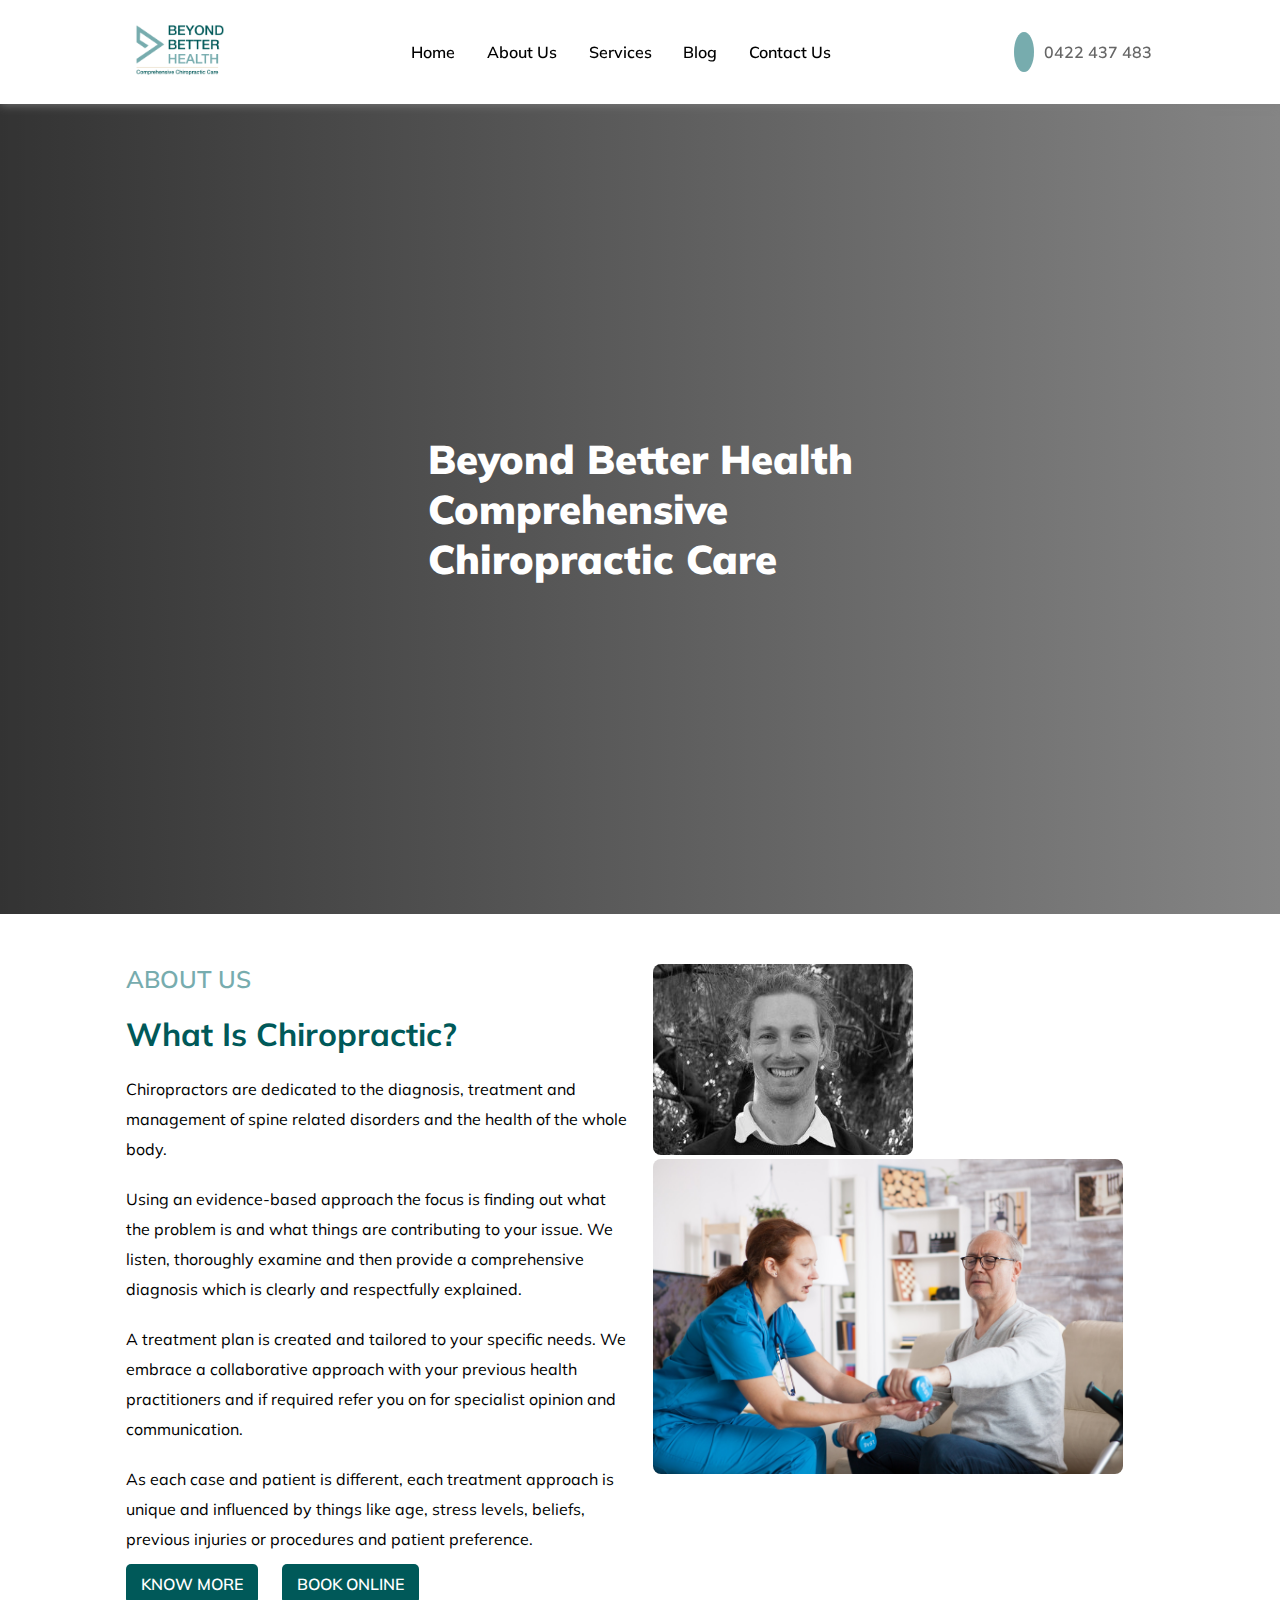
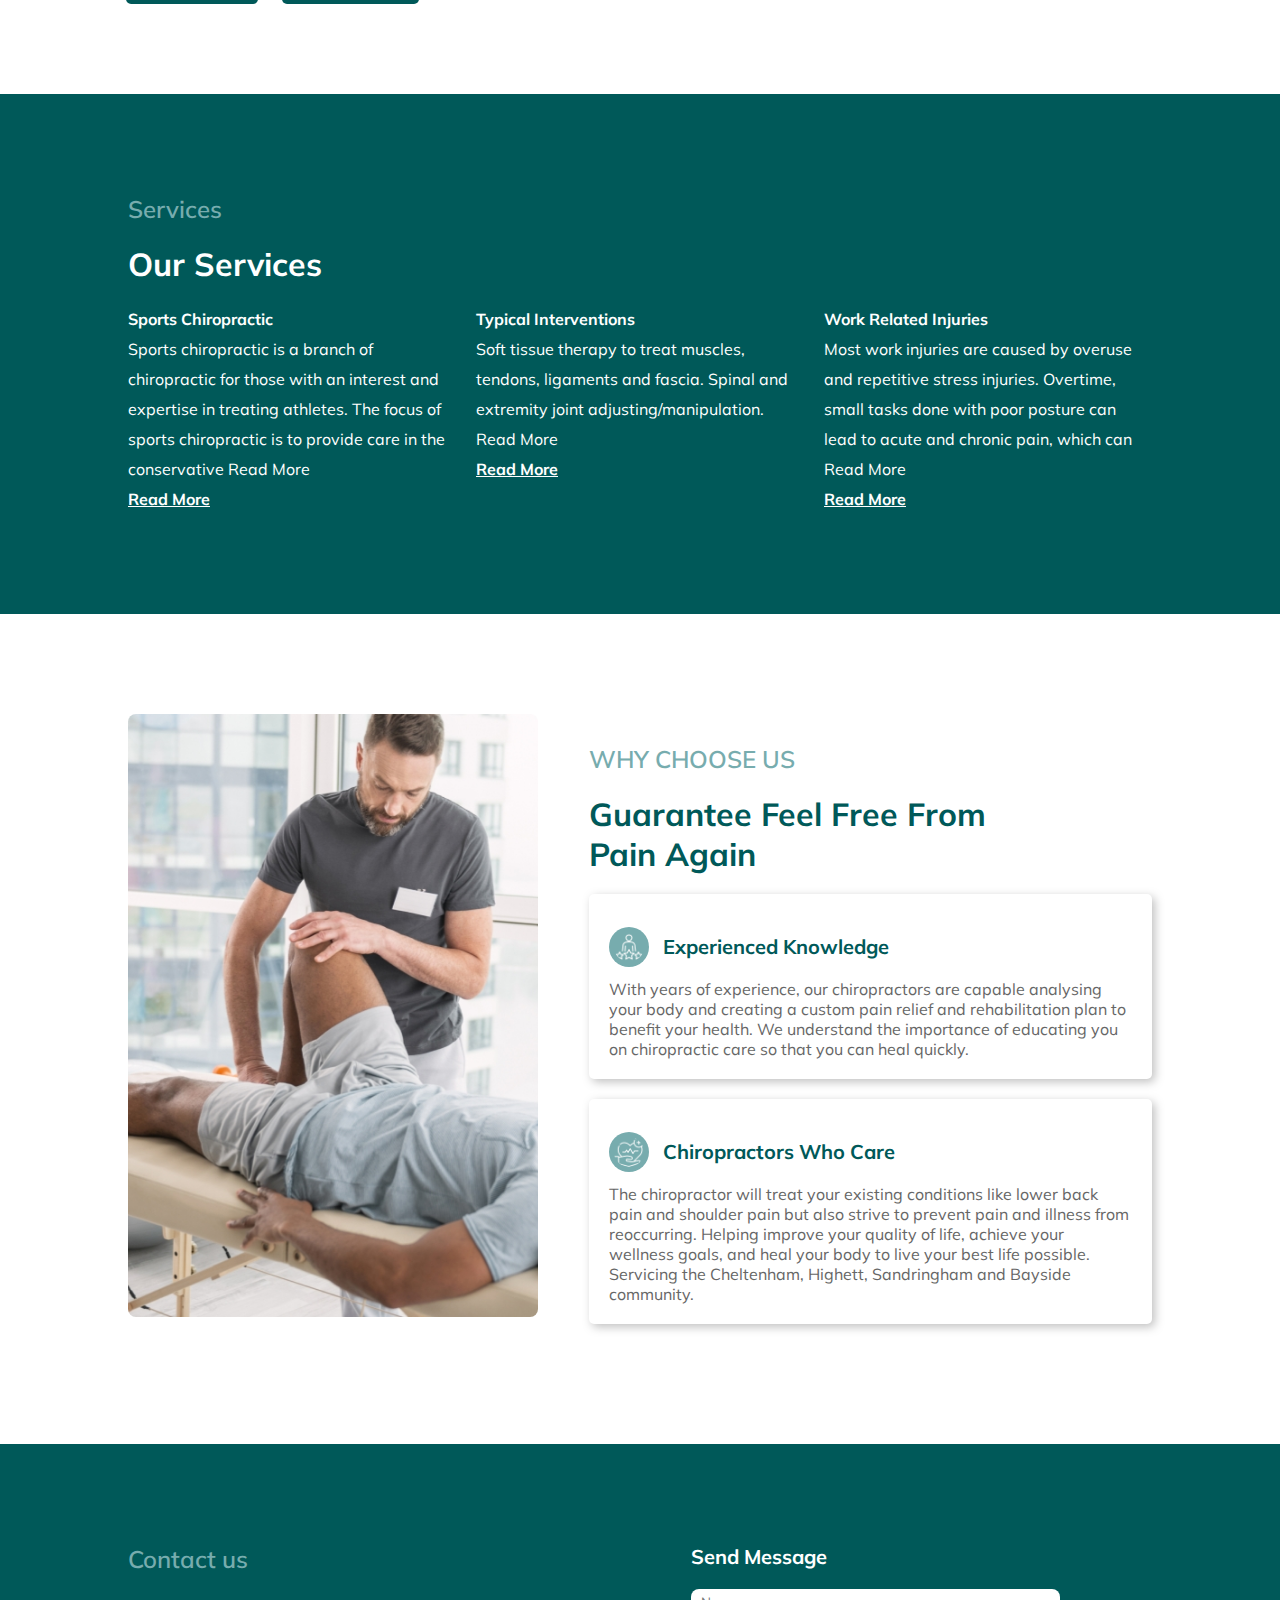
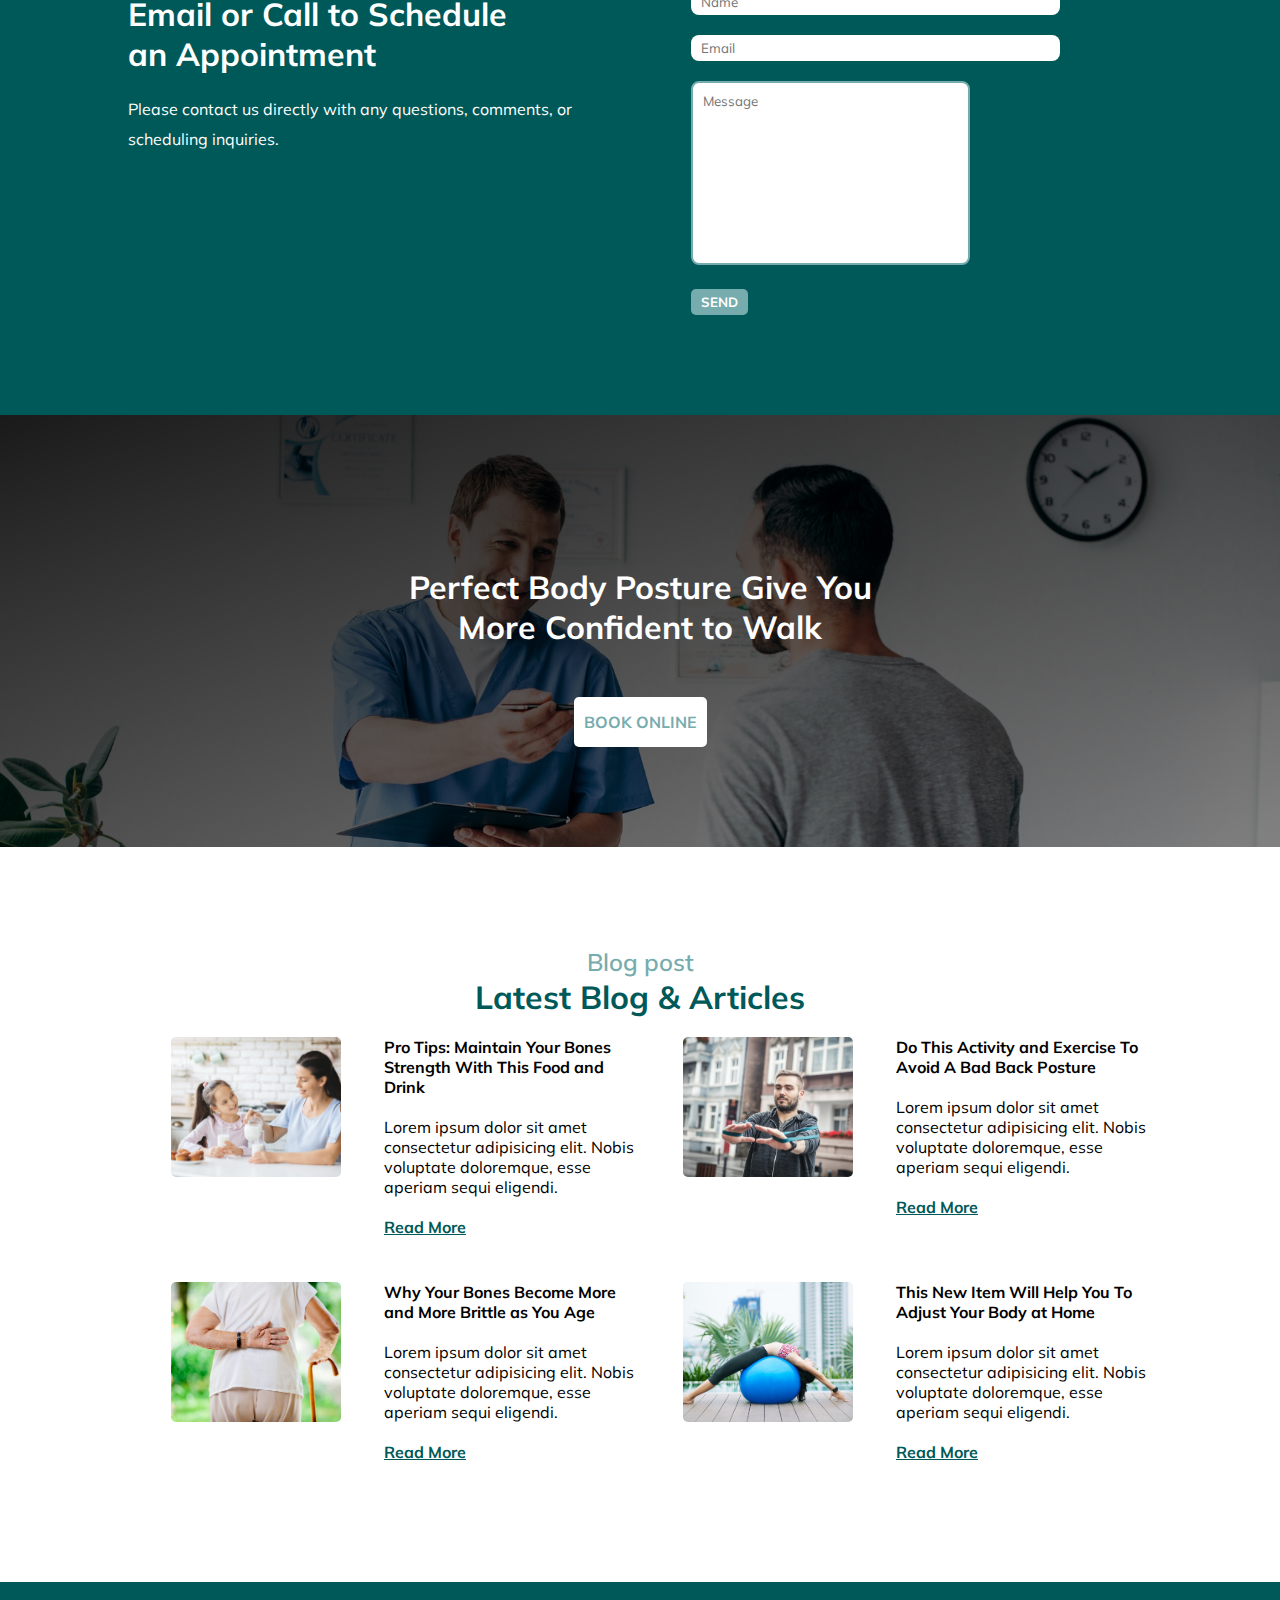
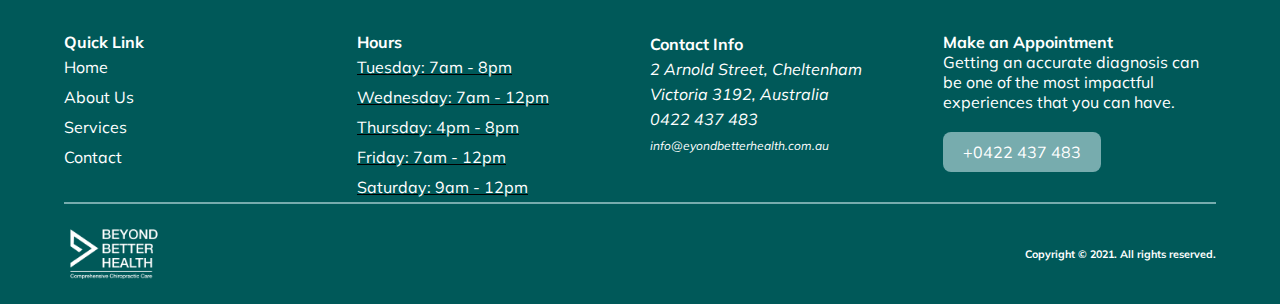
==== commit e7b2a0fd: "index page video background add" ====
--- a/index.html
+++ b/index.html
@@ -28,38 +28,23 @@
             <div class="logo">
                 <img src="./image/beyoned logo.png" alt="">
             </div>
-            <div class="nav-div">
+            
                 <ul class="nav-ul">
                     <li><a href="./index.html">Home</a>
                 
-                            <ul>
-                                <li><a href="">mission</a></li>
-                                <li><a href="">mission</a></li>
-                                <li><a href="">mission</a></li>
-                                <li><a href="">mission</a></li>
-                            </ul>
+                           
                        
                     </li>
                     <li><a href="./about.html">About Us</a>
-                        <ul>
-                            <li><a href="">mission</a></li>
-                            <li><a href="">mission</a></li>
-                            <li><a href="">mission</a></li>
-                            <li><a href="">mission</a></li>
-                        </ul>
+                        
                     </li>
                     <li><a href="./services.html">Services</a>
-                        <ul>
-                            <li><a href="">mission</a></li>
-                            <li><a href="">mission</a></li>
-                            <li><a href="">mission</a></li>
-                            <li><a href="">mission</a></li>
-                        </ul>
+                        
                     </li>
                     <li><a href="./blog.html">Blog</a></li>
                     <li><a href="./contact.html">Contact Us</a></li>
                 </ul>
-            </div>
+            
             <div class="phone-number">
                 <p class="link-1"><a href="tel:0422437483"><i class="fas fa-phone-alt"></i>0422 437 483</a></p>
                 <p class="link-2"><a href="tel:0422437483"><i class="fas fa-phone-alt"></i></a></p>
@@ -69,9 +54,11 @@
 
     <!-- ---------main-------- -->
     <main>
-        <!-- ---------bannar-------- -->
+        <!-- ---------banner-------- -->
         <section class="banner">
-            <img src="./image/banner.png" alt="">
+            <h1>Beyond Better Health <br> Comprehensive <br> Chiropractic Care</h1>
+            <!-- <img src="./image/banner.png" alt=""> -->
+            <video class="banner-video" src="./video/Free background video FullHD The human body.mp4" autoplay loop muted></video>
         </section>
 
         <!-- ---------about-us-------- -->
@@ -300,7 +287,7 @@
 
 
     </footer>
-    <script src="./script.js"></script>
+    <script src="/js/script.js"></script>
 </body>
 
 </html>--- a/css/style.css
+++ b/css/style.css
@@ -30,6 +30,7 @@
 .fa-bars {
     font-size: 36px;
     display: none;
+    cursor: pointer;
 }
 
 .logo img {
@@ -37,7 +38,7 @@
     height: 100px;
 }
 
-ul.nav-ul {
+.nav-ul {
     width: 440px;
     display: flex;
     justify-content: space-between;
@@ -45,7 +46,7 @@
     background: #fff;
 }
 
-ul.nav-ul li {
+.nav-ul li {
     list-style: none;
     padding: 10px;
     border-radius: 5px;
@@ -54,7 +55,7 @@
 
 }
 
-ul.nav-ul li a {
+.nav-ul li a {
     color: #000;
     text-decoration: none;
     font-family: 'Mulish', sans-serif;
@@ -63,19 +64,19 @@
     text-align: left;
 }
 
-ul.nav-ul li:hover {
+.nav-ul li:hover {
     color: #005959;
 
     background: #77acae;
 
 }
 
-ul.nav-ul li ul li a {
-    color: #fff;
-
-}
-
-ul.nav-ul li ul {
+.nav-ul li ul li a {
+    color: #fff;
+
+}
+
+.nav-ul li ul {
     background: #005959;
     position: absolute;
     top: 42px;
@@ -91,12 +92,12 @@
 
 }
 
-ul.nav-ul li:hover ul {
+.nav-ul li:hover ul {
     height: 160px;
     outline: 1px solid #77acae;
 }
 
-ul.nav-ul li:hover ul li {
+.nav-ul li:hover ul li {
     display: block;
     border-radius: 0px;
     outline: 1px solid #77acae;
@@ -127,20 +128,42 @@
 /* ---------------main-------- */
 .banner {
     width: 100%;
-
-    padding-right: 2%;
-
-}
-
-.banner img {
-    width: 100%;
-}
+    height: 90vh;
+    overflow: hidden;
+    position: relative;
+    background: linear-gradient(90deg, rgba(0, 0, 0, 0.8), rgba(12, 12, 12, 0.5));
+    display: grid;
+    place-items: center;
+    /* padding-right: 2%; */
+
+}
+
+.banner h1 {
+    color:#fff;
+    line-height: 50px;
+    font-weight: 900;
+    font-size: 40px;
+}
+
+.banner-video {
+    position: absolute;
+    z-index: -1;
+    top: 50%;
+    left: 50%;
+    transform: translate(-50%, -50%);
+    min-width: 100%;
+    min-height: 100%;
+}
+
+/* .banner img {
+    width: 100%;
+} */
 
 /* ----------------about-us--------- */
 .about-us-container {
     width: 100%;
     padding-bottom: 100px;
-    padding-top: 100px;
+    padding-top: 50px;
     display: grid;
     grid-template-columns: 1fr 1fr;
     grid-column-gap: 25px;
@@ -292,7 +315,7 @@
     color: #77acae;
     font-size: 24px;
     font-weight: 600;
-
+    margin-top: 30px;
 }
 
 .why-choose-us-tex h1 {
@@ -704,13 +727,16 @@
     text-align: center;
     line-height: 30px;
 }
-.our-therapist>h3{
-    color: #77acae;
-}
-.our-therapist>h1{
-    color: #005959;
-}
-.our-therapist>p{
+
+.our-therapist>h3 {
+    color: #77acae;
+}
+
+.our-therapist>h1 {
+    color: #005959;
+}
+
+.our-therapist>p {
     margin-bottom: 30px;
 }
 
@@ -752,7 +778,7 @@
 
 .our-therapist-img>div:first-child {
     background: linear-gradient(to bottom right, rgba(0, 0, 0, 0.50), rgba(0, 0, 0, 0.50)), url(/image/0e298b2da1c0dc758c15423ca306dbff.jpeg);
-    
+
     background-size: cover;
 }
 
@@ -775,10 +801,32 @@
     display: flex;
     justify-content: space-evenly;
 }
+
 .social-logo a {
     padding: 10px;
     border-radius: 50%;
     background: #fff;
     display: block;
     color: #77acae;
+}
+
+
+/* ===============================Services page css=====================
+========================================================================== */
+
+/* <!--  --------------service banner --> */
+
+.service-banner {
+    width: 100%;
+    height: 60vh;
+    background: linear-gradient(to bottom right, rgba(0, 0, 0, 0.63), rgba(0, 0, 0, 0.63)), url(/image/c7a17f0f132115f562e9896169f0a8fd.jpg);
+    background-size: cover;
+    background-position: center;
+    display: flex;
+    justify-content: center;
+    align-items: center;
+}
+
+.service-banner h1 {
+    color: #fff;
 }--- a/css/responsive.css
+++ b/css/responsive.css
@@ -1,6 +1,9 @@
 /* mobile css for  */
 @media (max-width: 500px) {
-    .container>i {
+    /* .container{
+        position: relative;
+    } */
+    .fa-bars {
         display: block;
     }
 
@@ -22,8 +25,35 @@
         height: 80px;
     }
 
-    ul.nav-ul {
-        display: none;
+    .nav-ul {
+        position: absolute;
+        left: 0px;
+        height: 100vh;
+        display: flex;
+        flex-direction: column;
+        justify-content: space-evenly;
+        top: 84px;
+        background: #77acae;
+        width: 0px;
+        overflow: hidden;
+        transition-property: width;
+        transition-duration: 1s;
+    }
+    
+    .nav-ul li a{
+        color: #fff;
+        font-weight: 800;
+        font-size: 25px;
+
+    }
+    .banner h1{
+        font-size: 30px;
+        line-height: 40px;
+    }
+    
+    
+     .open{
+        width: 100%;
     }
 
     .about-us-container {
@@ -257,7 +287,10 @@
         background-size: cover;
         background-position: center;
     }
-    
+    .about-us {
+        width: 80%;
+        margin: auto;
+    }
     footer {
        
         margin-top: 100px;
